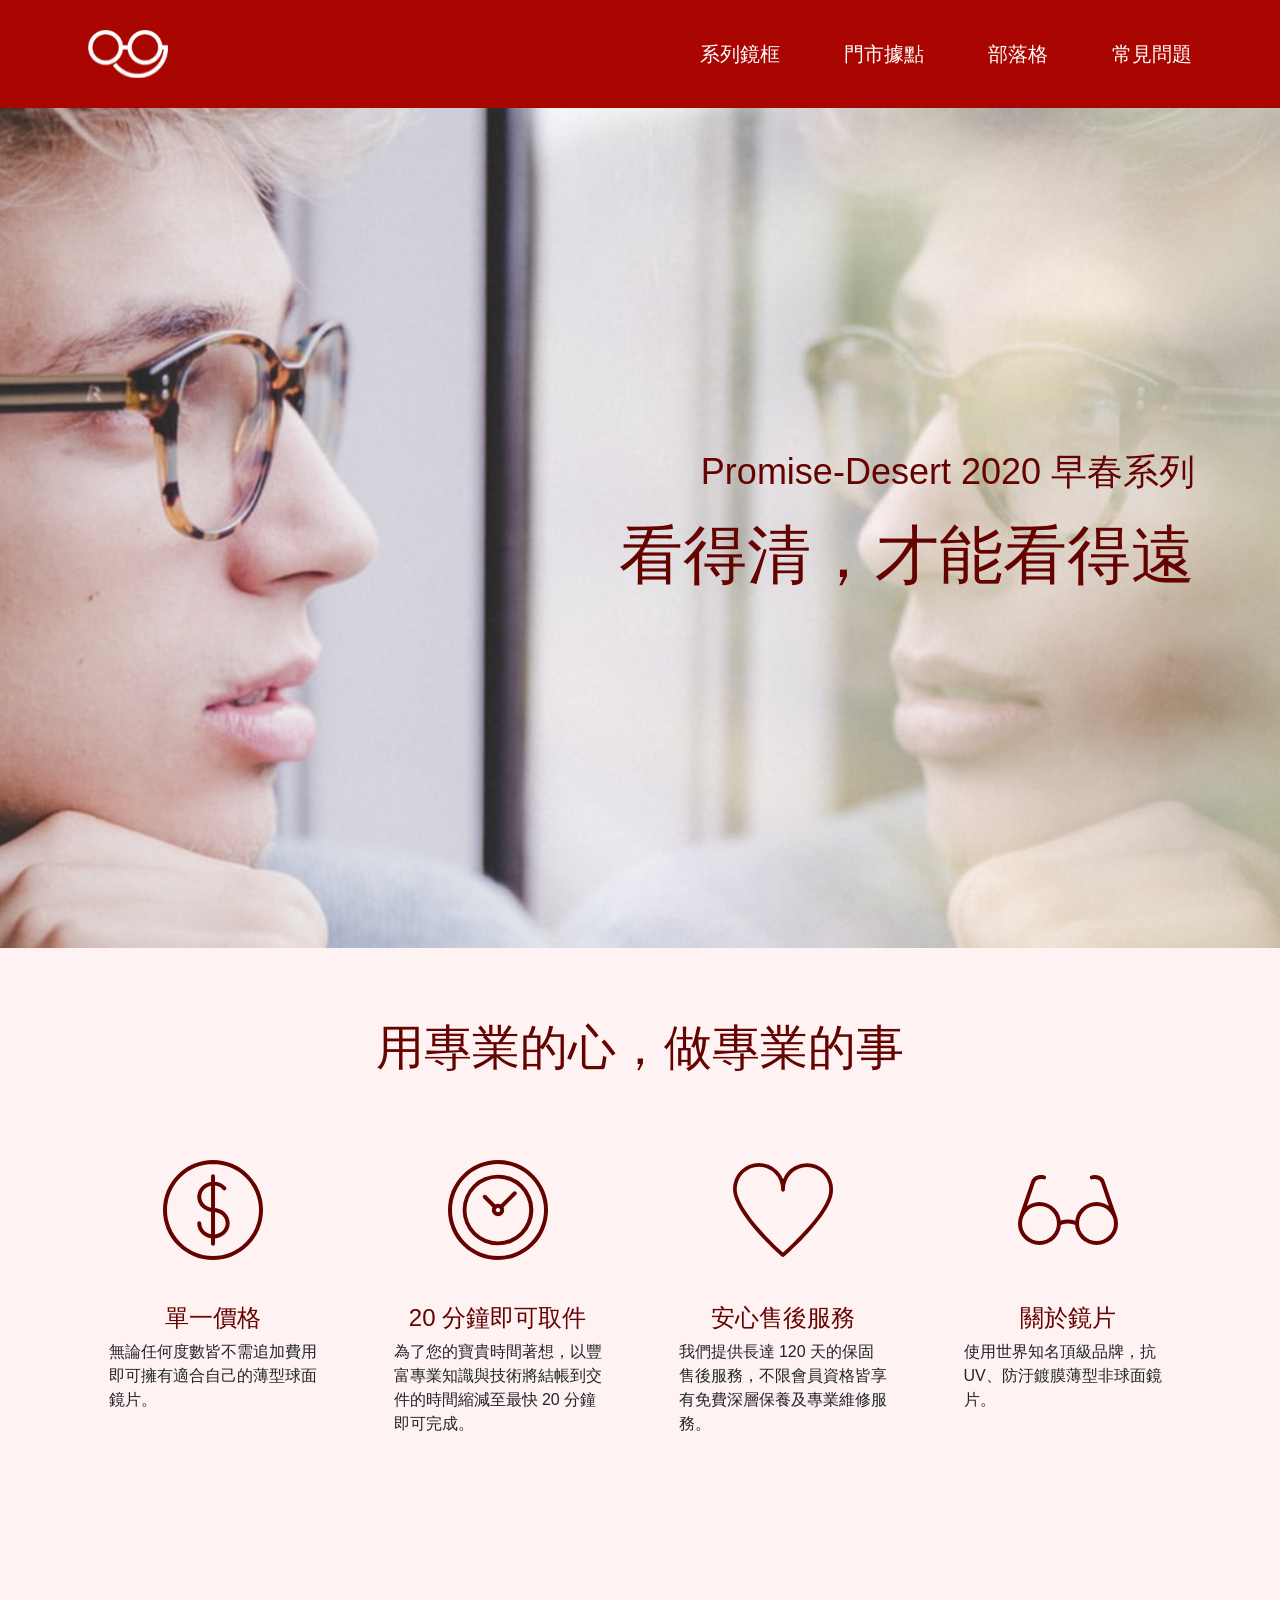
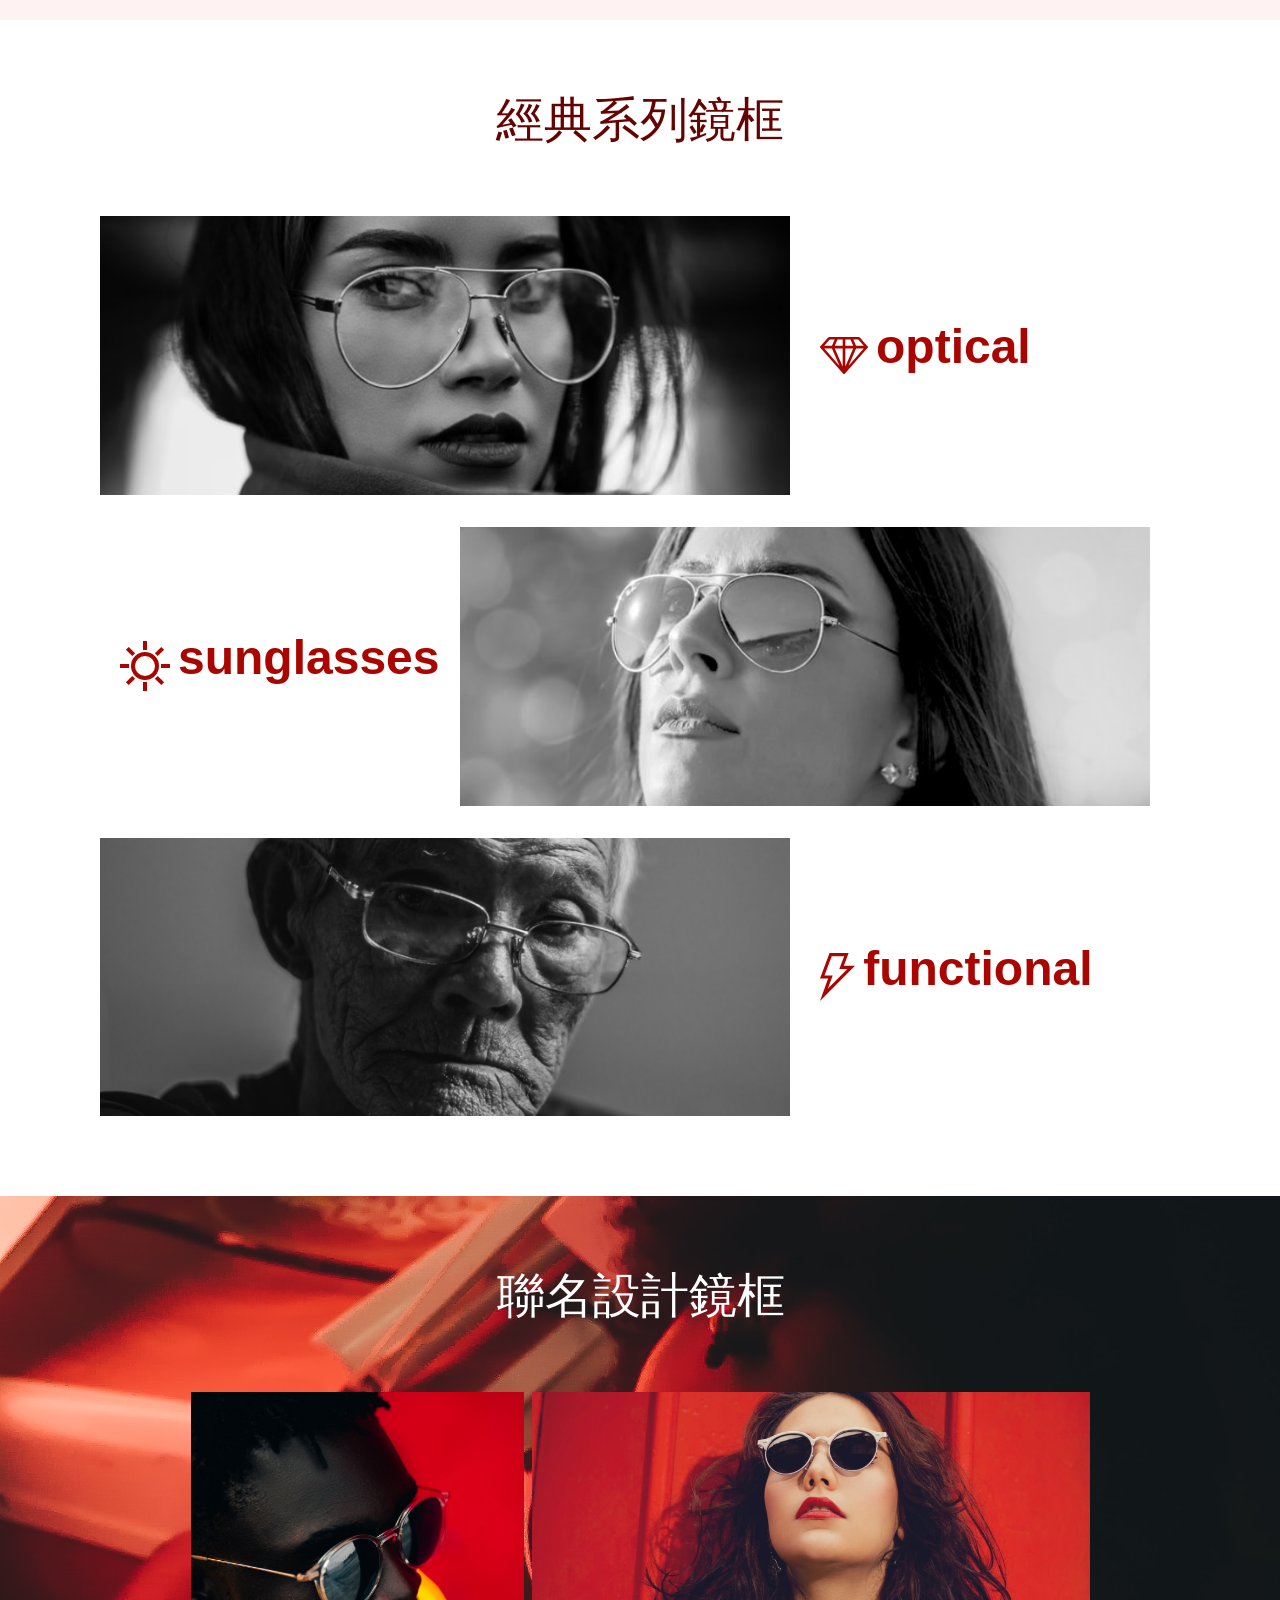
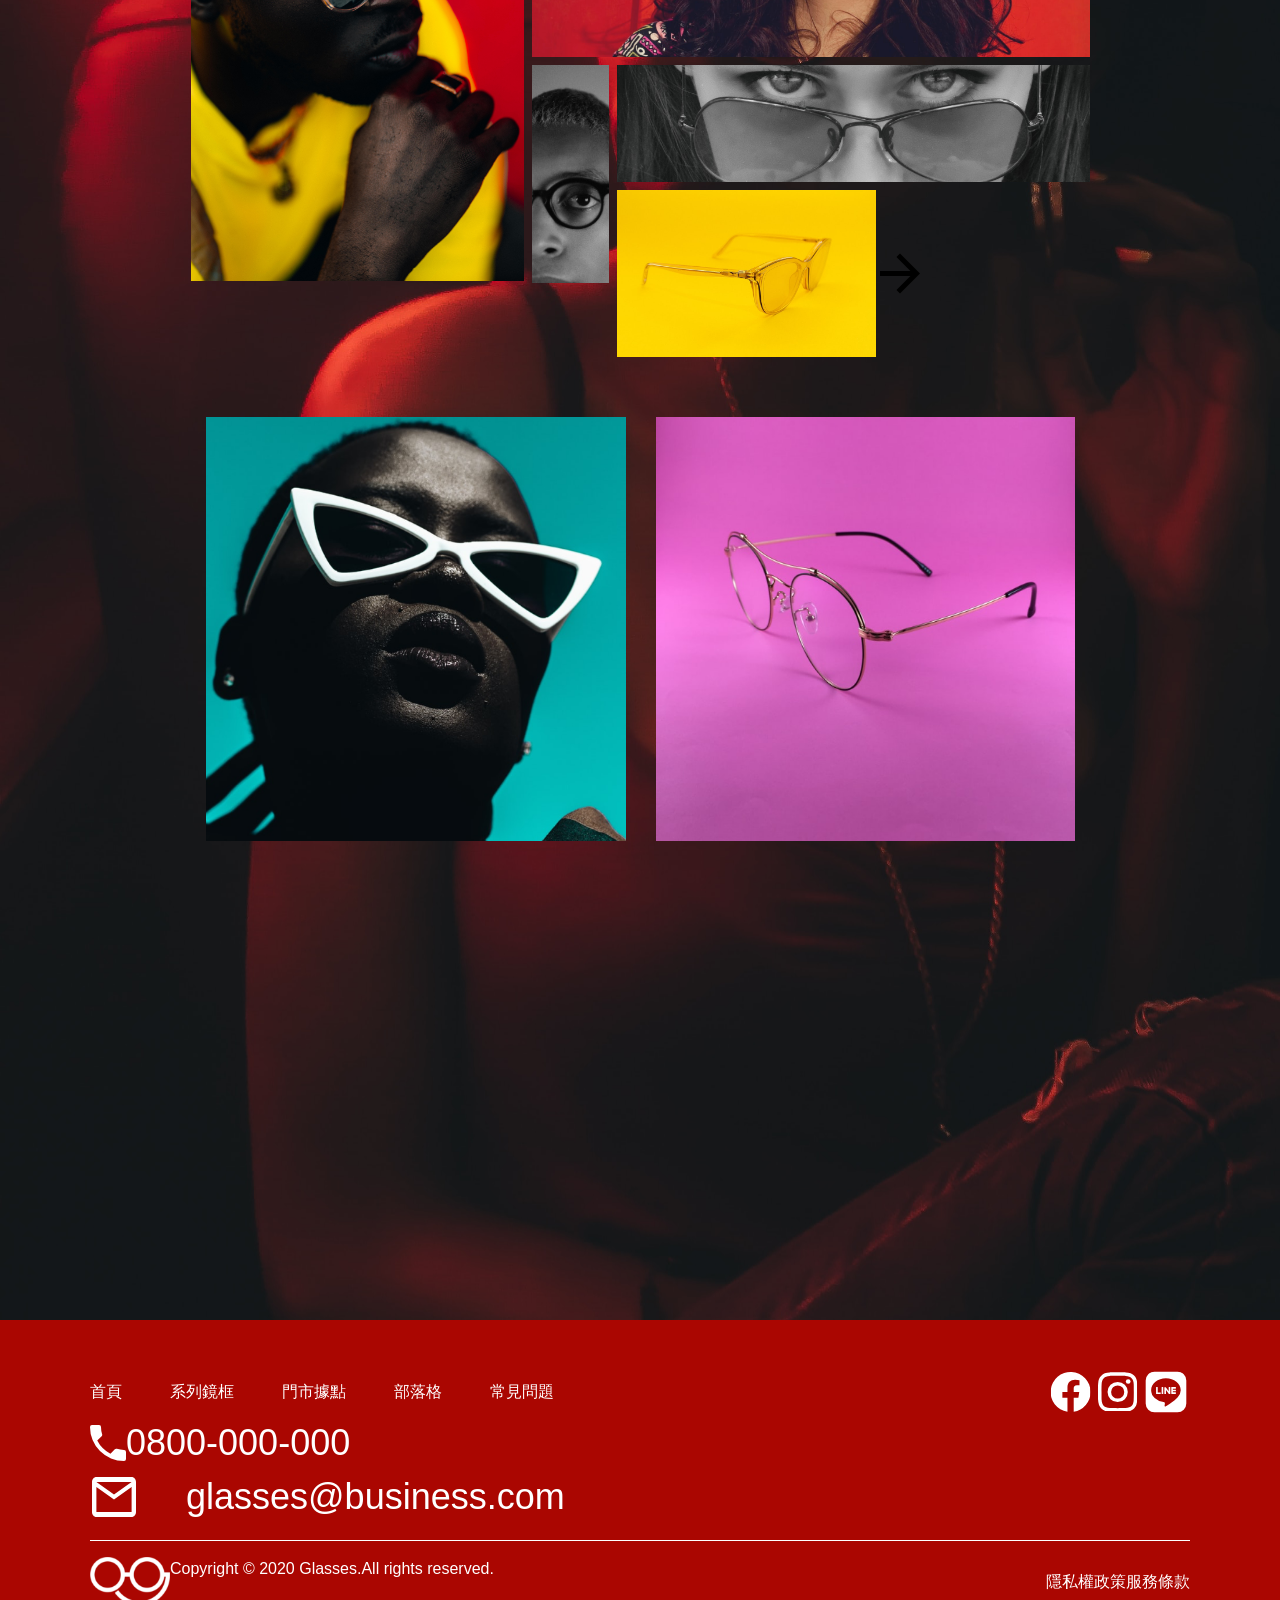
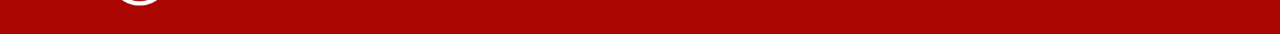
==== index.html @ 93680158 "Update 2020-06-09T14:16:57.933Z" ====
<!DOCTYPE html>
<html lang="en">

  <head>
    <meta charset="UTF-8">
    <meta name="viewport" content="width=device-width, initial-scale=1.0">
    <meta http-equiv="X-UA-Compatible" content="ie=edge">
    <title>Index</title>
    <link rel="stylesheet" href="https://cdnjs.cloudflare.com/ajax/libs/font-awesome/5.13.0/css/all.min.css" />
    <link rel="stylesheet" href="./assets/style/all.css">
  </head>
  <body>
    <header class="header d-flex bg-primary">
      <ul class="header-item d-flex list-unstyled justify-content-between align-items-center w-100">
          <li><a href="index.html" class="logo d-block"></a></li>
          <li>
            <ul class="haeder-menu d-flex list-unstyled">
              <li><a href="#">系列鏡框</a></li>
              <li><a href="#">門市據點</a></li>
              <li><a href="#">部落格</a></li>
              <li><a href="#">常見問題</a></li>
            </ul>
          </li>
      </ul>
    </header>     
   
        
       
<div>
    <section class="banner bg-cover d-flex text-secondary align-items-center">
        <ul class="container list-unstyled text-right">
            <li><h3>Promise-Desert 2020 早春系列</h3></li>
            <li><h1>看得清，才能看得遠</h1></li>
        </ul>
    </section>
    <section class="service">
        <div class="container">
            <p class="font-1 text-secondary text-center mb-15">用專業的心，做專業的事</p>
            <ul class="service-item row list-unstyled">
                <li class="service-item-list col-3  d-flex">
                    <img class="mb-10" src="./assets/images/iconfinder_circle-dollar_430089.svg" alt="">
                    <p class="font-5 text-secondary mb-1 text-center">單一價格</p>
                    <p class="font-2">無論任何度數皆不需追加費用 即可擁有適合自己的薄型球面 鏡片。</p>
                </li>
                <li class="service-item-list col-3 d-flex">
                    <img class="mb-10 " src="./assets/images/iconfinder_clock-1_430090.svg" alt="">
                    <p class="font-5 text-secondary mb-1 text-center">20 分鐘即可取件</p>
                    <p class="font-2">為了您的寶貴時間著想，以豐 富專業知識與技術將結帳到交 件的時間縮減至最快 20 分鐘 即可完成。</p>
                </li>
                <li class="service-item-list col-3 d-flex">
                    <img class="mb-10" src="./assets/images/iconfinder_heart_430099.svg" alt="">
                    <p class="font-5 text-secondary mb-1 text-center">安心售後服務</p>
                    <p class="font-2">我們提供長達 120 天的保固售後服務，不限會員資格皆享有免費深層保養及專業維修服務。</p>
                </li>
                <li class="service-item-list col-3 d-flex">
                    <img class="mb-10" src="./assets/images/iconfinder_glasses_430098 (1).svg" alt="">
                    <p class="font-5 text-secondary mb-1 text-center">關於鏡片</p>
                    <p class="font-2">使用世界知名頂級品牌，抗UV、防汙鍍膜薄型非球面鏡片。</p>
                </li>
            </ul>
        </div>
    </section>
    <section class="container mb-20">
        <p class="font-1 text-center text-secondary mb-15">經典系列鏡框</p>
        <ul class="container list-unstyled row mb-8">
            <li class="col-8">
                <img src="./assets/images/5/8.png" alt="">
            </li>
            <li class="d-flex col-4 align-items-center">
                <img class="mr-2" src="./assets/images/iconfinder_44_2529968.svg" alt="">
                <p class="font-1 text-primary font-weight-bold">optical</p>
            </li>
        </ul>
        <ul class="classic-item-reverse container list-unstyled row mb-8">
            <li class="col-8">
                <img src="./assets/images/pic/pic.png" alt="">
            </li>
            <li class="d-flex col-4 align-items-center">
                <img class="mr-2 sun" src="./assets/images/Layer_1.svg" alt="">
                <p class="font-1 text-primary font-weight-bold">sunglasses</p>
            </li>
        </ul>
        <ul class="container list-unstyled row mb-8">
            <li class="col-8">
                <img src="./assets/images/6/28.png" alt="">
            </li>
            <li class="d-flex col-4 align-items-center">
                <img class="mr-2" src="./assets/images/Page-1.svg" alt="">
                <p class="font-1 text-primary font-weight-bold">functional</p>
            </li>
        </ul>
    </section>
    <section class="joint">
        <p class="font-1 text-center text-white mb-15">聯名設計鏡框</p>
        <div class="mb-15">
             <div class="d-flex joint-top ">
                <!-- 左 -->
                <div class="joint-left mr-2">
                     <img src="./assets/images/zac-wolff-2qfYizn95pk-unsplash/zac-wolff-2qfYizn95pk-unsplash.png" alt="">
                </div>
                <!-- 右 -->
                <div>
                    <!-- 右上 -->
                    <div class="upper-right mb-2">
                        <img src="./assets/images/61/61.png" alt="">
                    </div>
                    <!-- 右下 -->
                    <div>
                        <div class="d-flex">
                            <div class="mr-2">
                                <img src="./assets/images/24/24.png" alt="">
                            </div>
                            <div>
                                <div class="bottom-right-2">
                                     <div class="mb-2">
                                        <img src="./assets/images/34/34.png" alt="">
                                    </div>
                                     <div class="more d-flex">
                                        <img class="more-img-1" src="./assets/images/5 (1)/5.png" alt="">
                                        <img src="./assets/images/ic_arrow_forward_24px.svg" alt="">
                                     </div>    
                                </div>
                            </div>
                        </div>
                    </div>
                </div>
            </div>
         </div>
            <!-- 下 -->
         <div class="container">
            <div class="row">
                <div class="col-6">
                    <img src="./assets/images/3/14.png" alt="">
                </div>
                <div class="col-6">
                    <img src="./assets/images/4/39.png" alt="">
                </div>
             </div>
         </div>
    </section>
</div>
  
   
  
    <footer class="bg-primary text-white">
      <div class="container footer">
        <ul class="d-flex justify-content-between align-items-center list-unstyled">
          <li class="">
            <ul class="list-unstyled d-flex font-2">
              <li class="pr-5">首頁</li>
              <li class="pr-5">系列鏡框</li>
              <li class="pr-5">門市據點</li>
              <li class="pr-5">部落格</li>
              <li>常見問題</li>
            </ul>
          </li>
          <li>
            <ul class="list-unstyled d-flex">
              <li class="mr-32"><a href=""><img src="./assets/images/fb.svg" alt=""></a></li>
              <li class="mr-32"><a href=""><img src="./assets/images/ig.svg" alt=""></a></li>
              <li><a href=""><img src="./assets/images/line.svg" alt=""></a></li>
            </ul>
          </li>
        </ul>
        <ul class="list-unstyled">
          <li class="d-flex font-3"> 
            <img class="mr-23" src="./assets/images/phone.svg" alt="">
            0800-000-000
          </li>
          <li class="d-flex email font-3">
            <img class="mr-12" src="./assets/images/email.svg" alt="">
            glasses@business.com
          </li>
        </ul>
        <hr class="border-white">
        <ul class="list-unstyled d-flex justify-content-between align-items-center">
          <li>
            <ul class="d-flex list-unstyled">
              <li class="mr-38"><a href="index.html"><img src="./assets/images/logo/logo.png" alt=""></a></li>
              <li class="font-2">Copyright © 2020 Glasses.All rights reserved.</li>
            </ul>
          </li>
          <li>
            <ul class="list-unstyled font-4 d-flex">
              <li class="mr-62">隱私權政策</li>
              <li>服務條款</li>
            </ul>
          </li>
        </ul>

      </div>
    </footer>
    <script src="./assets/js/vendors.js"></script>
    <script src="./assets/js/all.js"></script>
  </body>
</html>
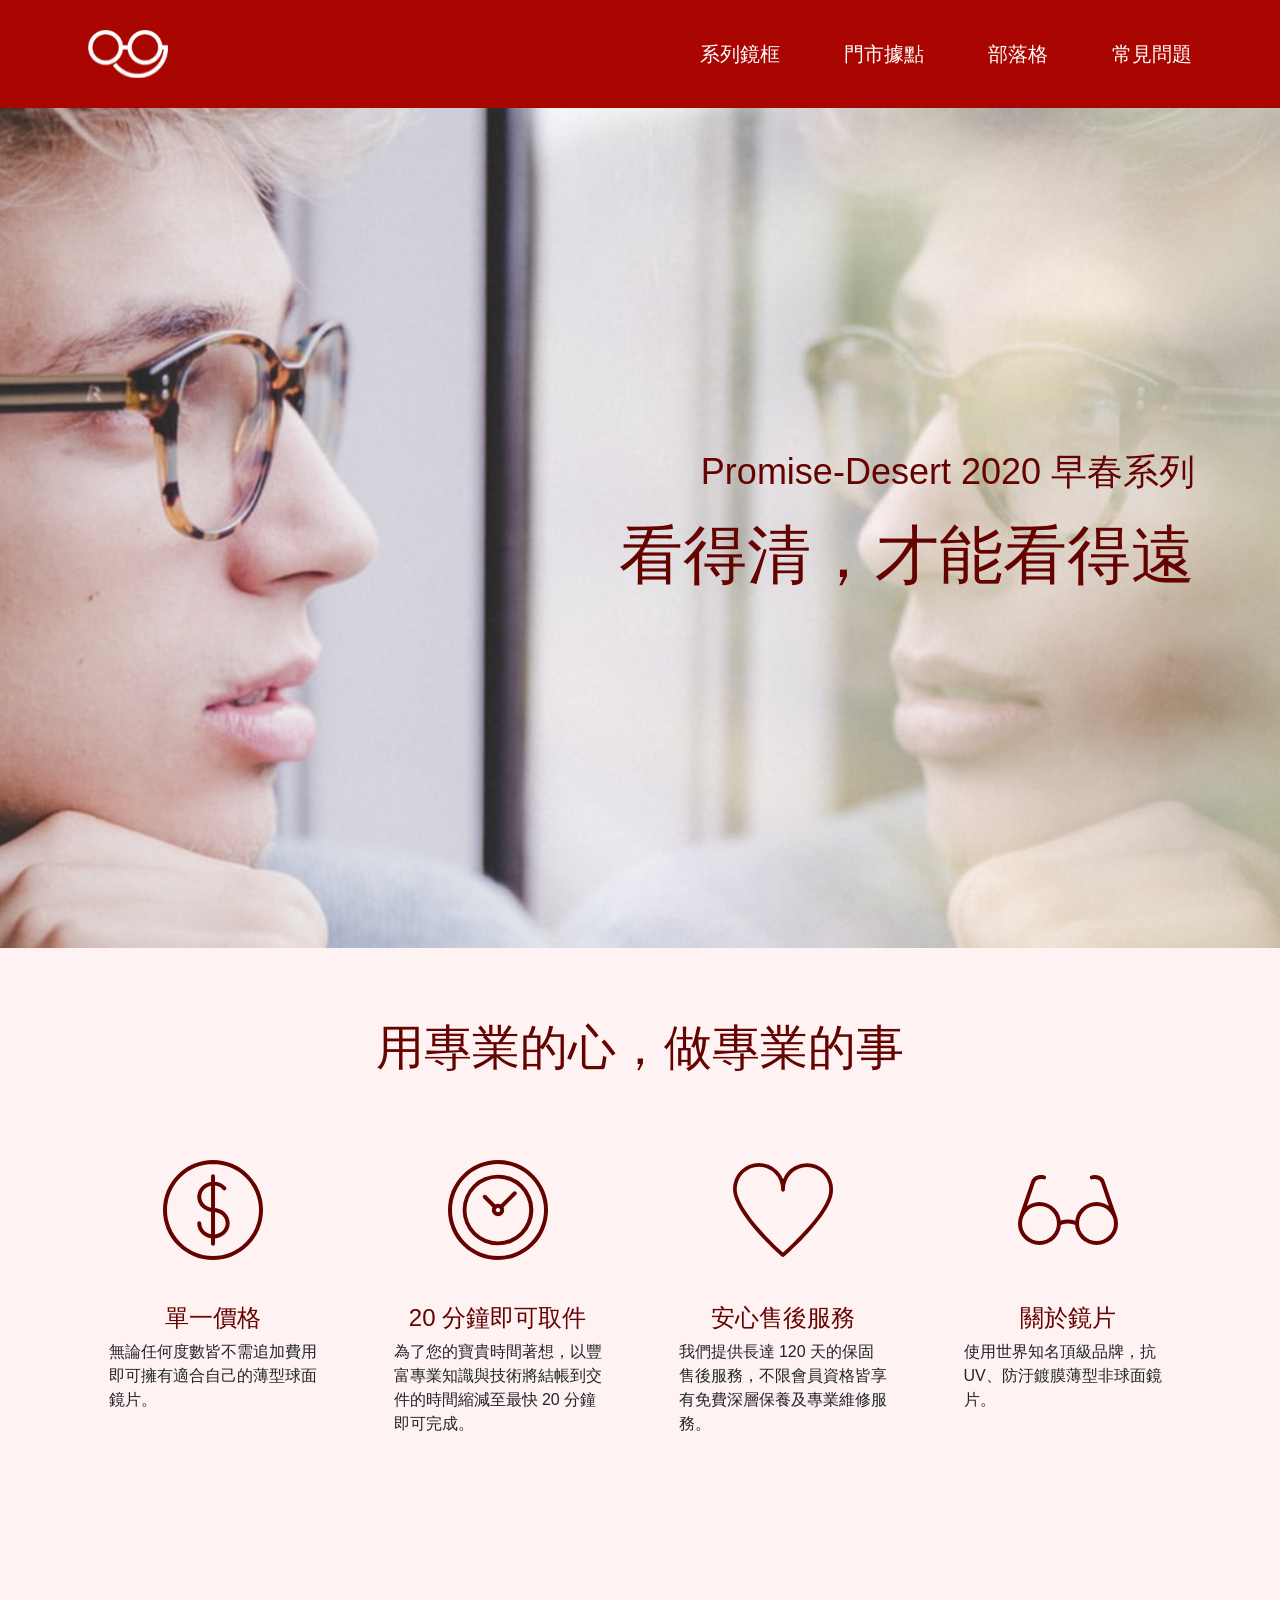
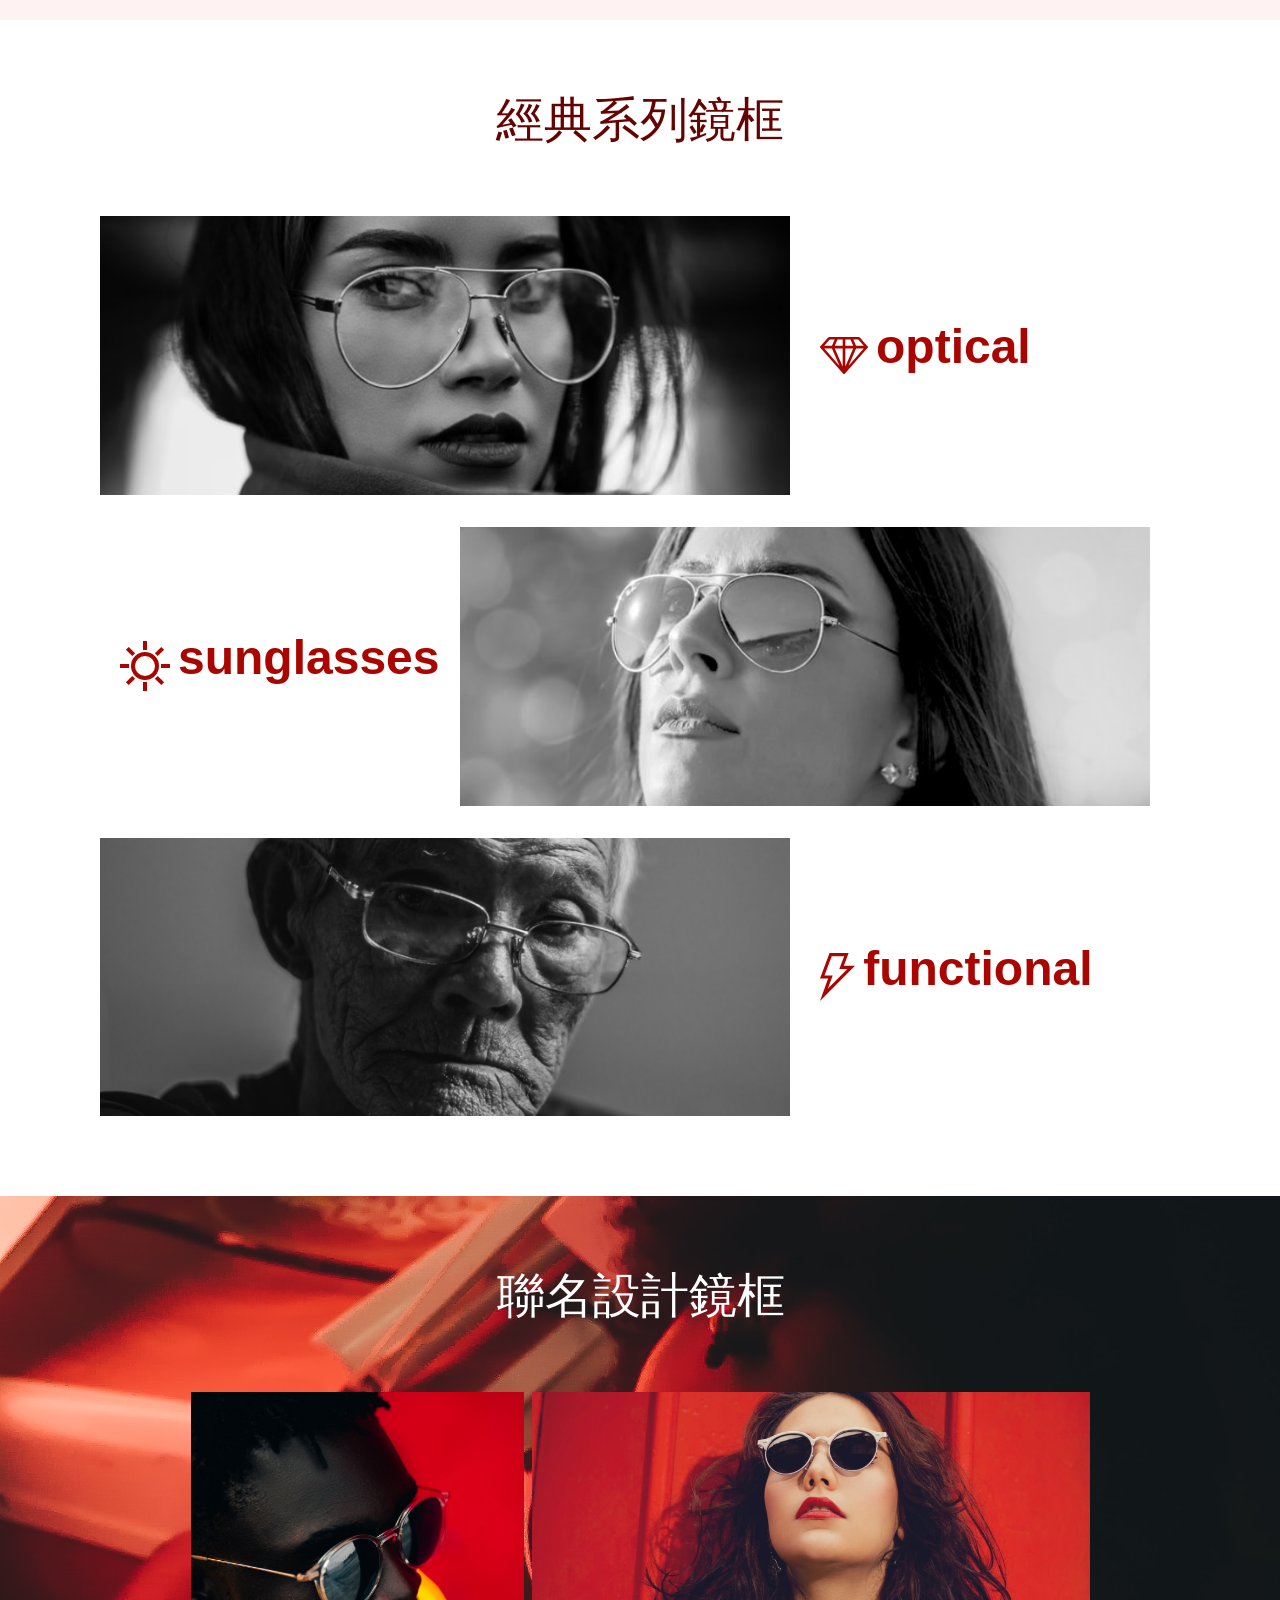
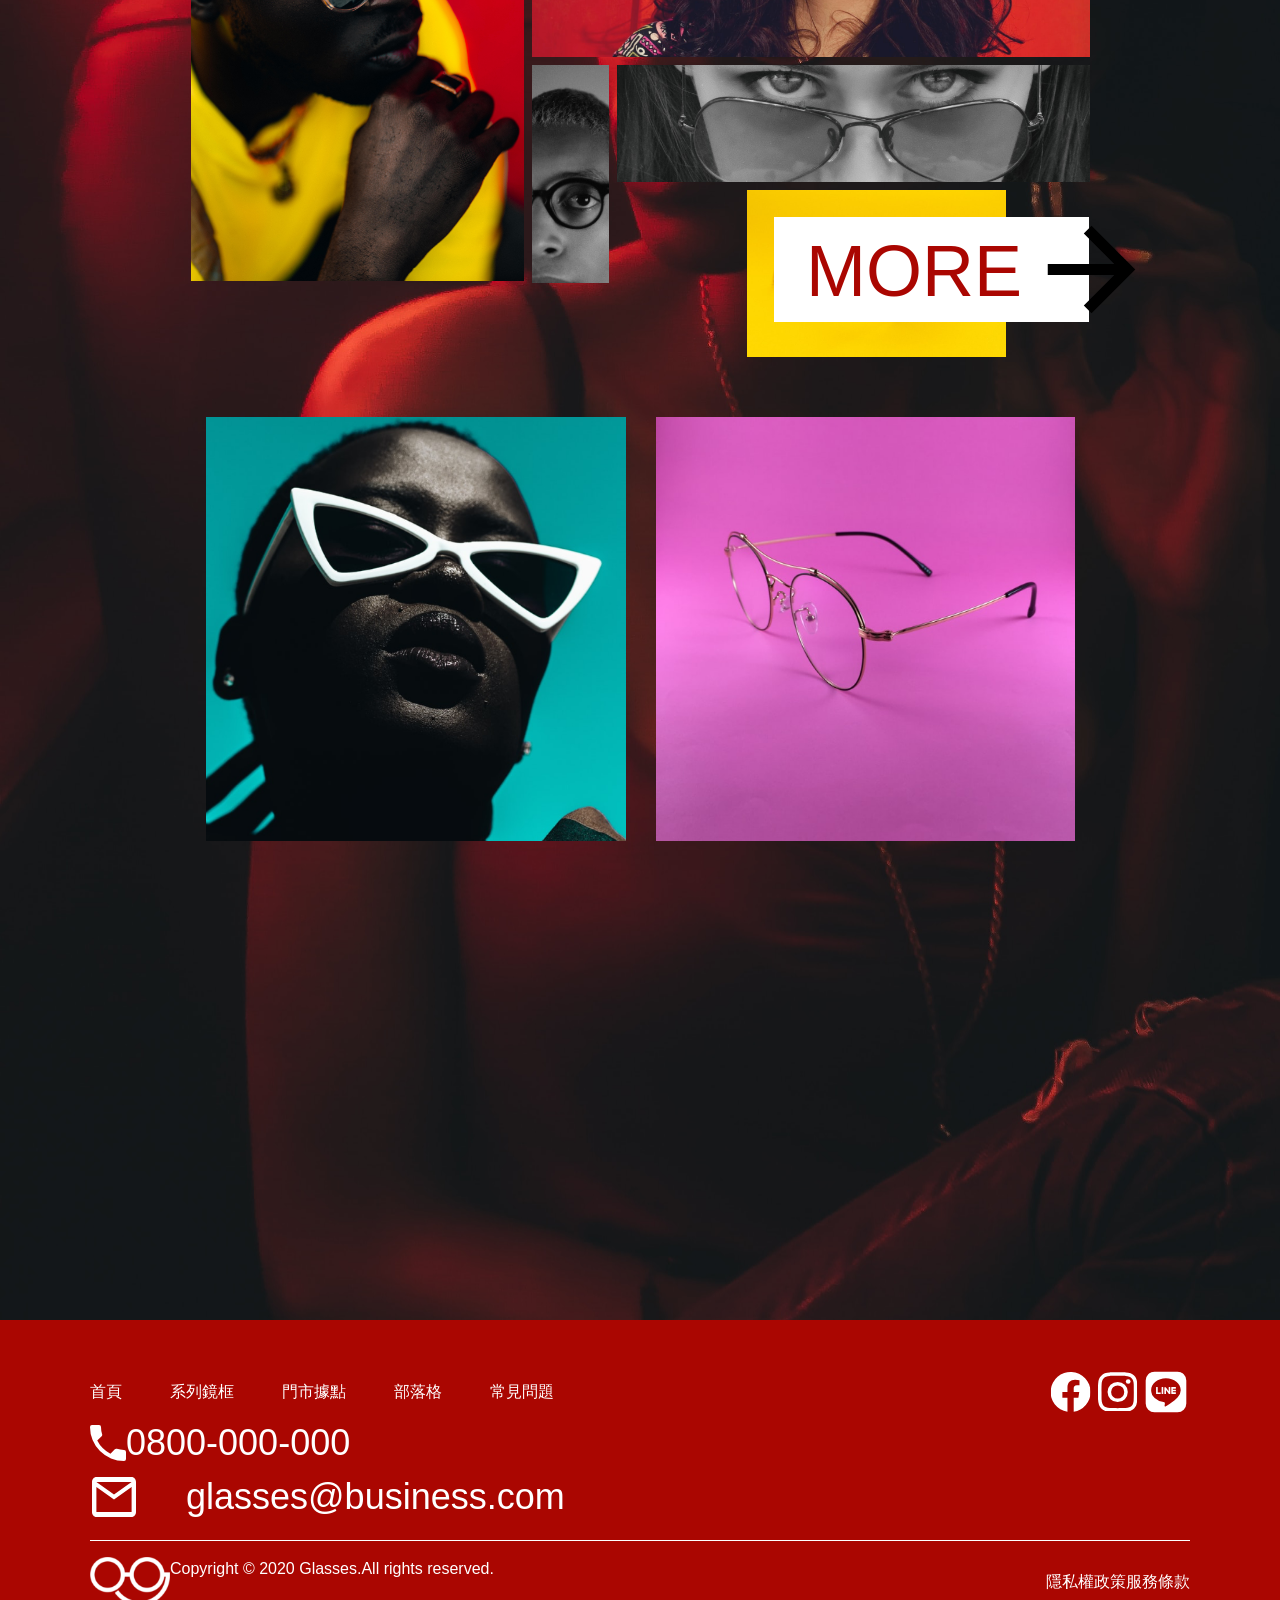
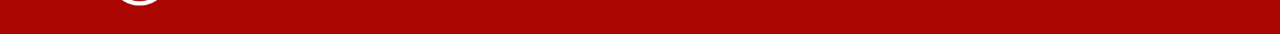
==== commit cac50e21: "Update 2020-06-09T19:12:57.978Z" ====
--- a/index.html
+++ b/index.html
@@ -73,11 +73,12 @@
         </ul>
         <ul class="classic-item-reverse container list-unstyled row mb-8">
             <li class="col-8">
-                <img src="./assets/images/pic/pic.png" alt="">
-            </li>
+              <a class="sunglasspic2" href="">
+                <img class="sunglasspic1" src="./assets/images/pic/pic.png" alt="">
+              </a>
             <li class="d-flex col-4 align-items-center">
-                <img class="mr-2 sun" src="./assets/images/Layer_1.svg" alt="">
-                <p class="font-1 text-primary font-weight-bold">sunglasses</p>
+              <img class="mr-2 sun" src="./assets/images/Layer_1.svg" alt="">
+              <p class="font-1 text-primary font-weight-bold">sunglasses</p>
             </li>
         </ul>
         <ul class="container list-unstyled row mb-8">
@@ -93,47 +94,48 @@
     <section class="joint">
         <p class="font-1 text-center text-white mb-15">聯名設計鏡框</p>
         <div class="mb-15">
-             <div class="d-flex joint-top ">
-                <!-- 左 -->
-                <div class="joint-left mr-2">
-                     <img src="./assets/images/zac-wolff-2qfYizn95pk-unsplash/zac-wolff-2qfYizn95pk-unsplash.png" alt="">
+          <div class="d-flex joint-top ">
+            <!-- 左 -->
+            <div class="joint-left mr-2">
+              <img src="./assets/images/zac-wolff-2qfYizn95pk-unsplash/zac-wolff-2qfYizn95pk-unsplash.png" alt="">
+            </div>
+            <!-- 右 -->
+            <div>
+              <!-- 右上 -->
+              <div class="upper-right mb-2">
+                <img src="./assets/images/61/61.png" alt="">
+              </div>
+              <!-- 右下 -->
+              <div>
+                <div class="d-flex">
+                  <div class="mr-2">
+                    <img src="./assets/images/24/24.png" alt="">
+                  </div>
+                  <div>
+                    <div class="mb-2">
+                      <img src="./assets/images/34/34.png" alt="">
+                    </div>
+                    <div class="d-flex justify-content-end">
+                      <div class="more">
+                        <a class="d-flex" href="#">MORE
+                          <img class="arrow" src="./assets/images/ic_arrow_forward_24px.svg" alt="">
+                        </a>
+                      </div>
+                    </div>    
+                  </div>
                 </div>
-                <!-- 右 -->
-                <div>
-                    <!-- 右上 -->
-                    <div class="upper-right mb-2">
-                        <img src="./assets/images/61/61.png" alt="">
-                    </div>
-                    <!-- 右下 -->
-                    <div>
-                        <div class="d-flex">
-                            <div class="mr-2">
-                                <img src="./assets/images/24/24.png" alt="">
-                            </div>
-                            <div>
-                                <div class="bottom-right-2">
-                                     <div class="mb-2">
-                                        <img src="./assets/images/34/34.png" alt="">
-                                    </div>
-                                     <div class="more d-flex">
-                                        <img class="more-img-1" src="./assets/images/5 (1)/5.png" alt="">
-                                        <img src="./assets/images/ic_arrow_forward_24px.svg" alt="">
-                                     </div>    
-                                </div>
-                            </div>
-                        </div>
-                    </div>
-                </div>
+              </div>
             </div>
-         </div>
+          </div>
+        </div>
             <!-- 下 -->
          <div class="container">
             <div class="row">
                 <div class="col-6">
-                    <img src="./assets/images/3/14.png" alt="">
+                    <a href=""><img class="" src="./assets/images/3/14.png" alt=""></a>
                 </div>
                 <div class="col-6">
-                    <img src="./assets/images/4/39.png" alt="">
+                    <img class="youth" src="./assets/images/4/39.png" alt="">
                 </div>
              </div>
          </div>
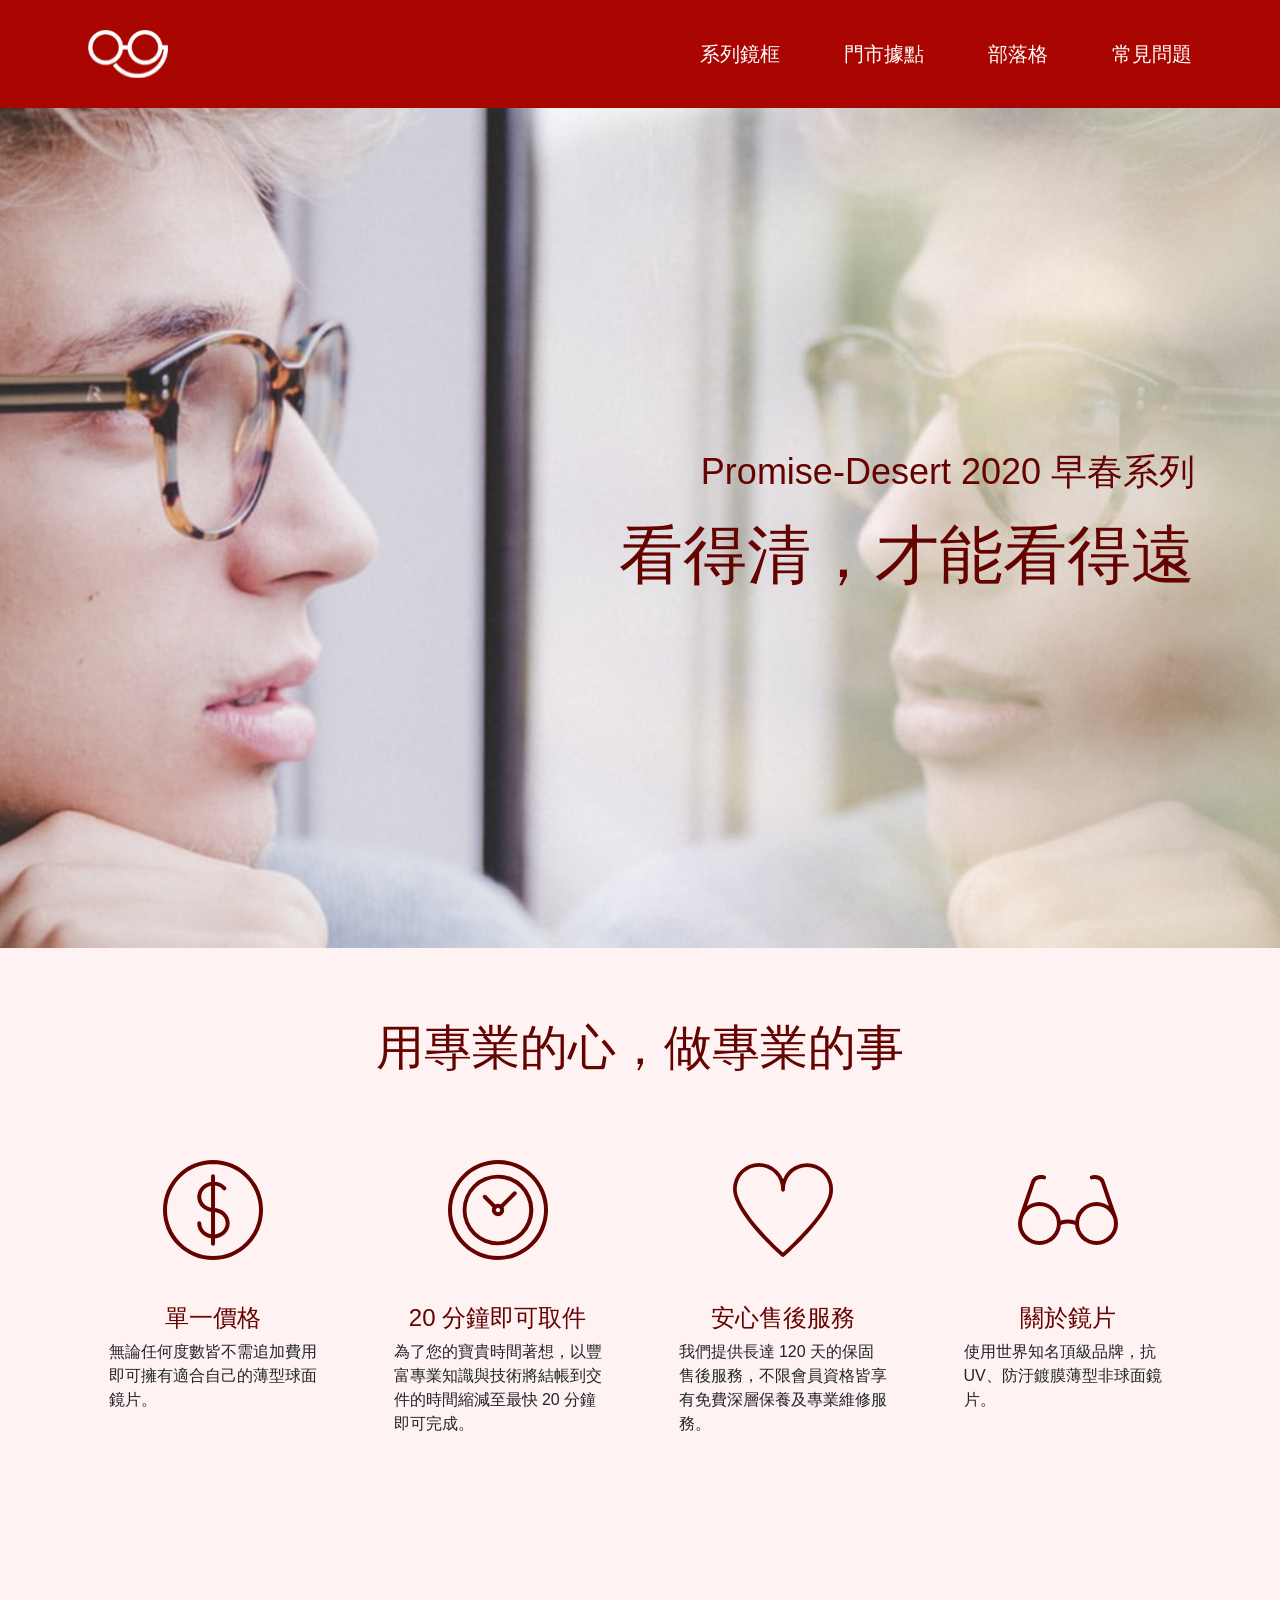
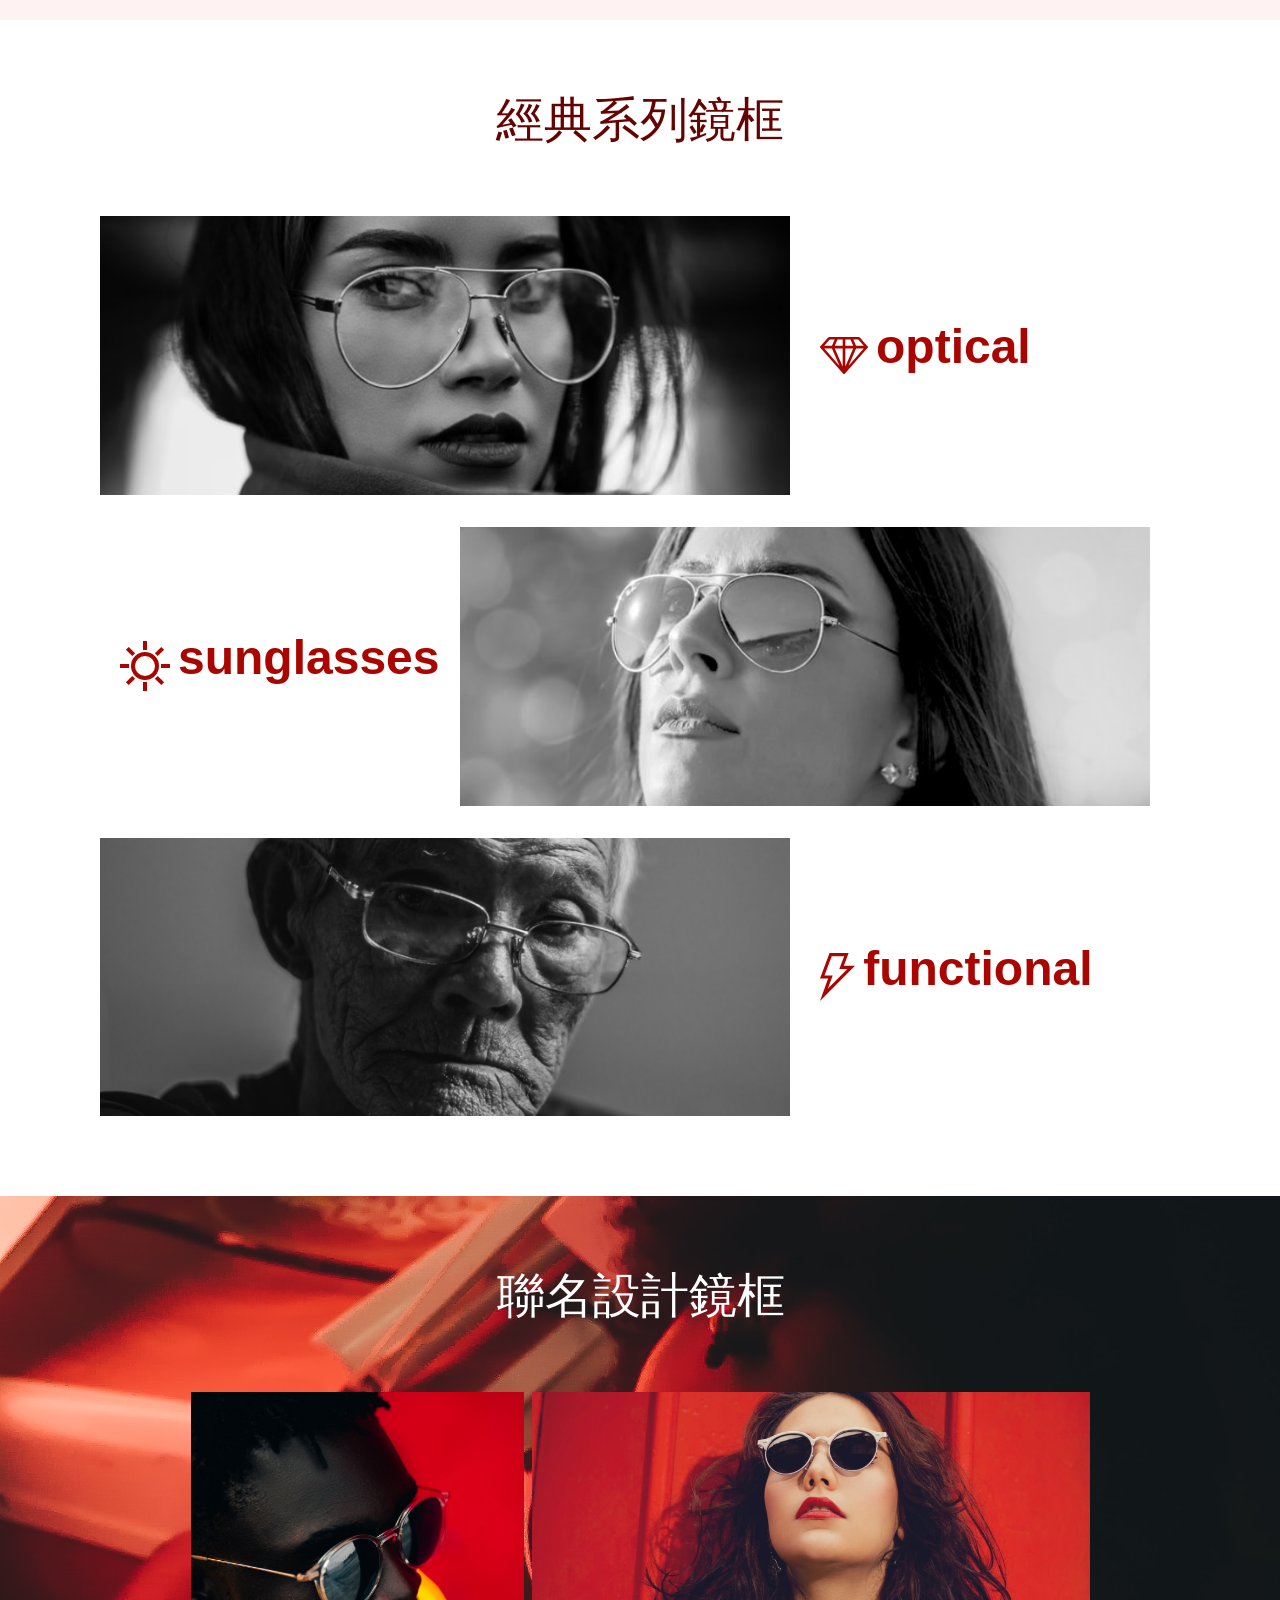
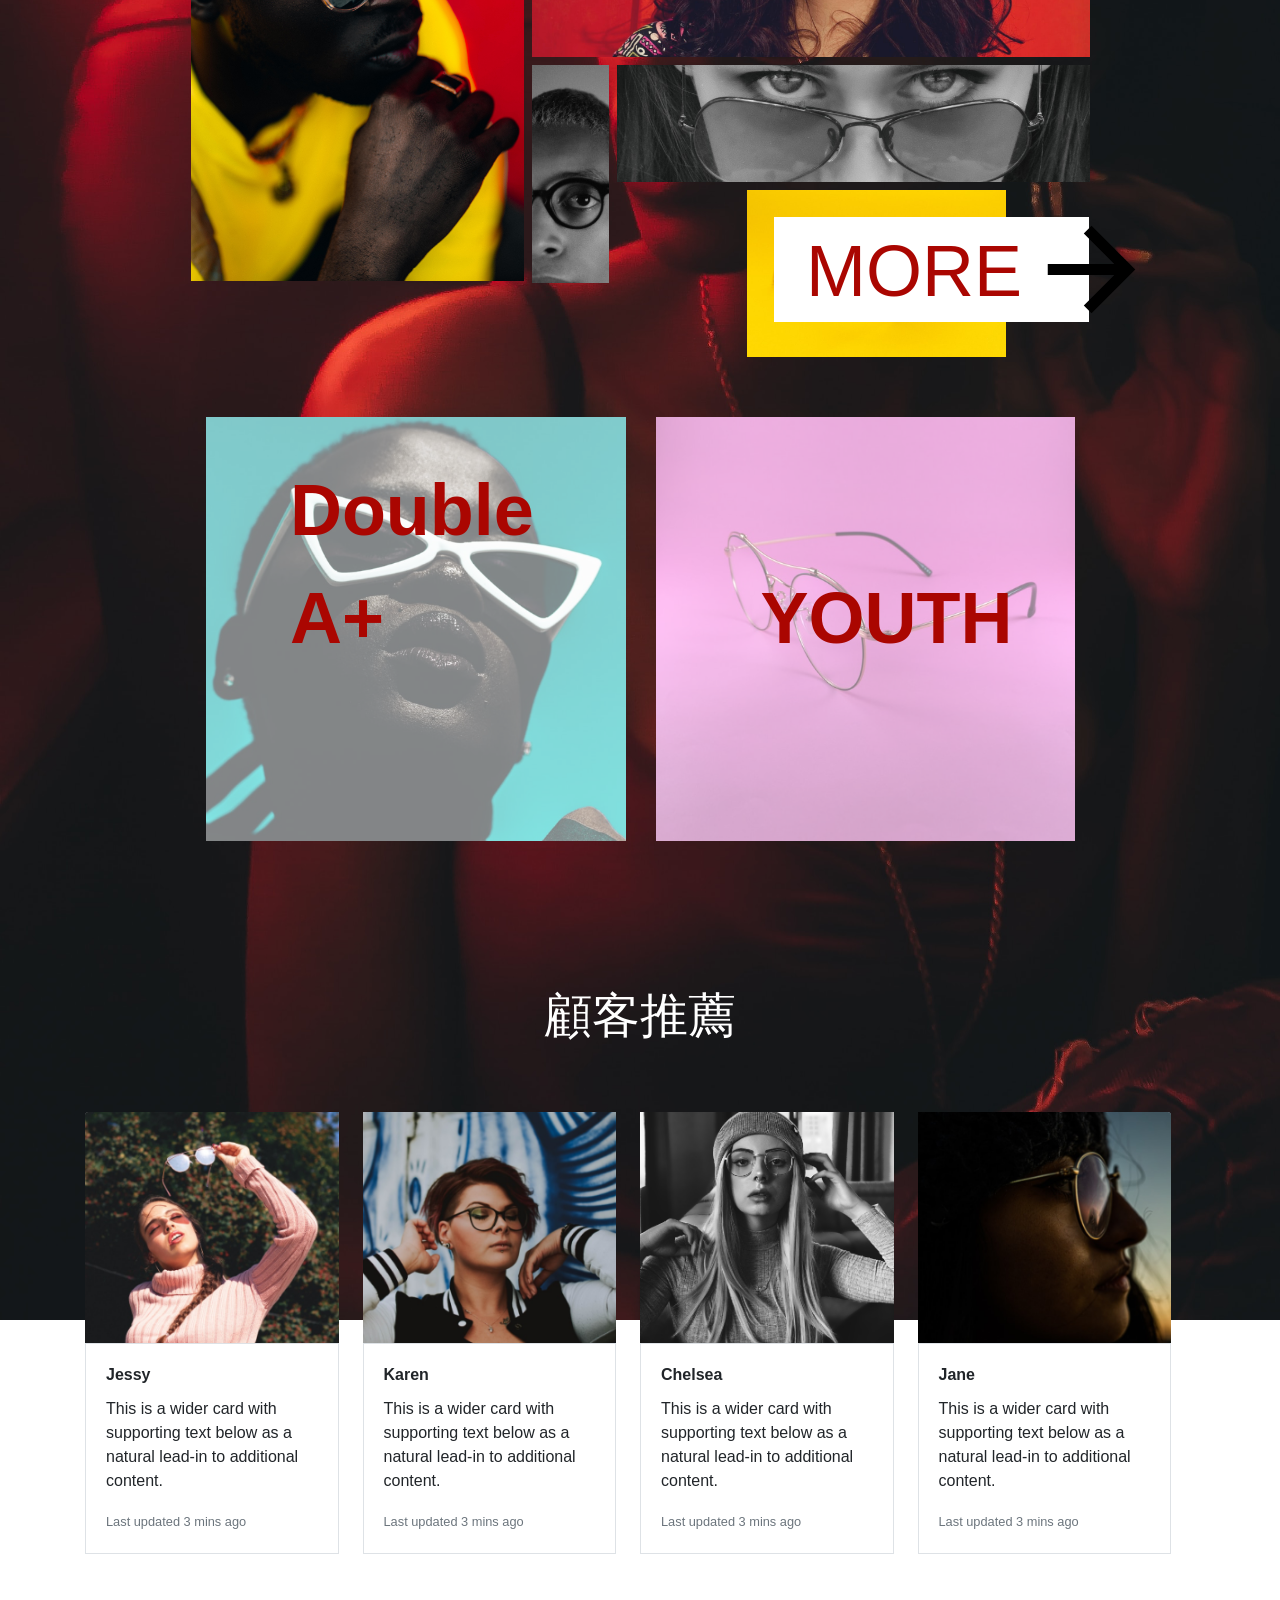
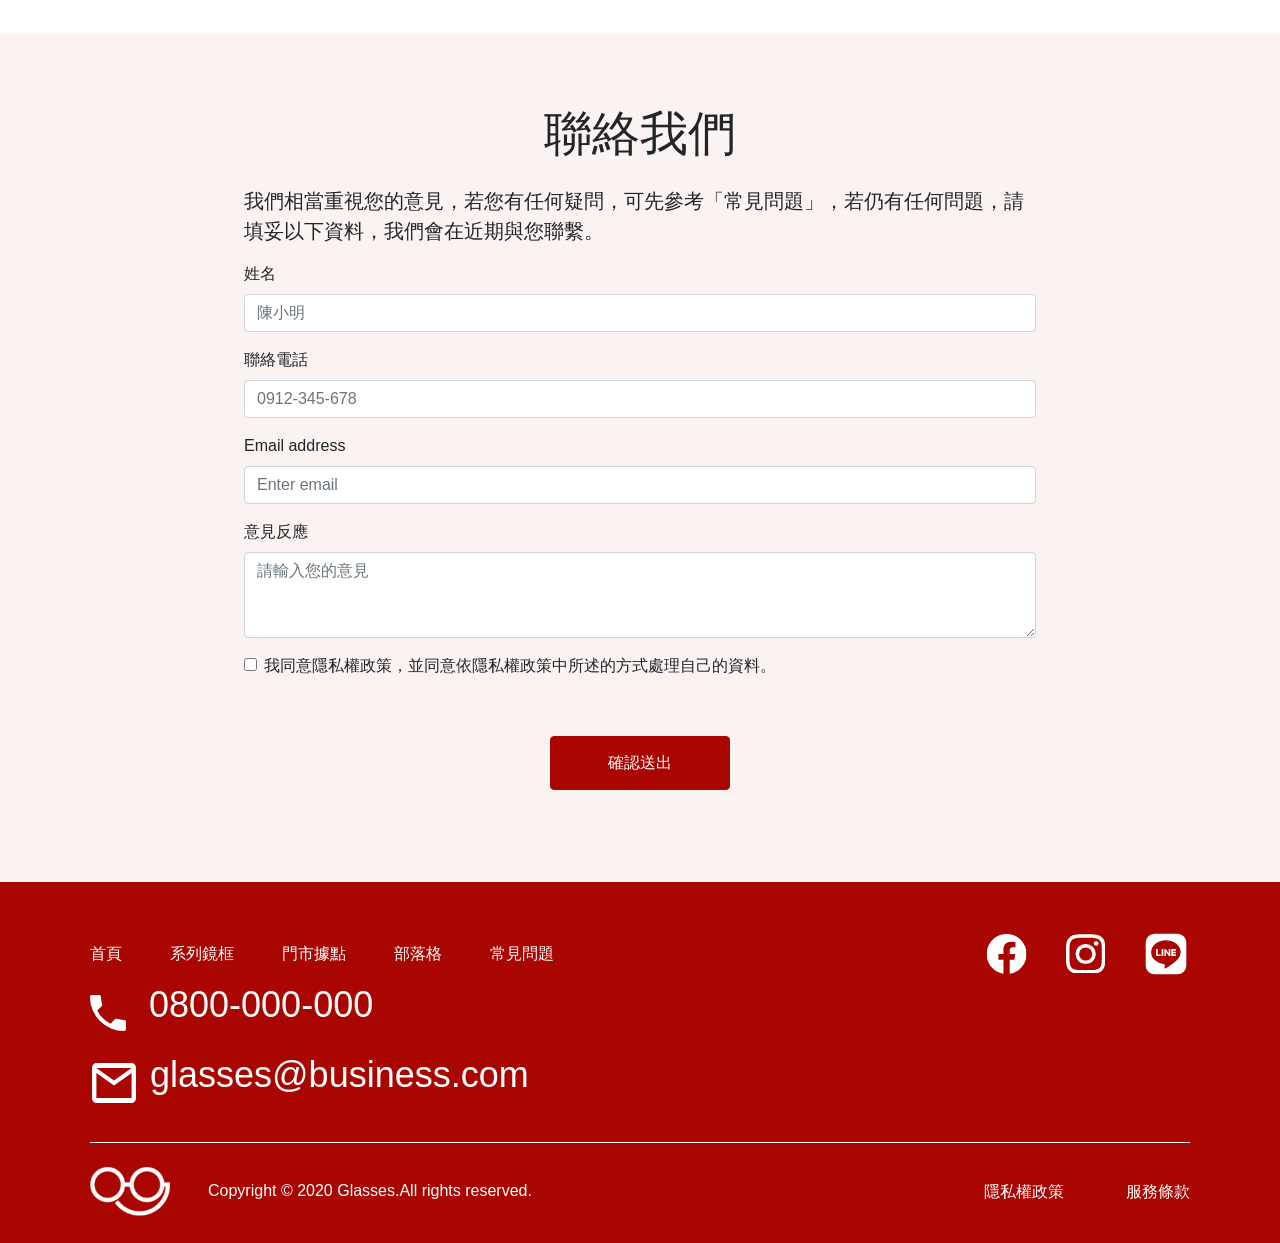
==== commit 39f1b6e8: "Update 2020-06-10T07:28:56.822Z" ====
--- a/index.html
+++ b/index.html
@@ -132,13 +132,81 @@
          <div class="container">
             <div class="row">
                 <div class="col-6">
-                    <a href=""><img class="" src="./assets/images/3/14.png" alt=""></a>
+                    <a class="bouble" href=""><img src="./assets/images/3/14.png" alt=""></a>
                 </div>
                 <div class="col-6">
-                    <img class="youth" src="./assets/images/4/39.png" alt="">
+                    <a class="youth" href=""><img src="./assets/images/4/39.png" alt=""></a>
                 </div>
              </div>
          </div>
+    </section>
+    <section class="customer container">
+      <p class="font-1 text-white text-center mb-15">顧客推薦</p>
+      <div class="card-group mb-20">
+        <div class="card mr-6 border-0">
+          <img src="./assets/images/7/18.png" class="card-img-top" alt="...">
+          <div class="card-body border">
+            <p class="card-title font-4 font-weight-bold">Jessy</p>
+            <p class="card-text font-2">This is a wider card with supporting text below as a natural lead-in to additional content.</p>
+            <p class="card-text"><small class="text-muted">Last updated 3 mins ago</small></p>
+          </div>
+        </div>
+        <div class="card mr-6 border-0">
+          <img src="./assets/images/8/25.png" class="card-img-top" alt="...">
+          <div class="card-body border">
+            <p class="card-title font-4 font-weight-bold">Karen</p>
+            <p class="card-text font-2">This is a wider card with supporting text below as a natural lead-in to additional content.</p>
+            <p class="card-text"><small class="text-muted">Last updated 3 mins ago</small></p>
+          </div>
+        </div>
+        <div class="card mr-6 border-0">
+          <img src="./assets/images/9/36.png" class="card-img-top" alt="...">
+          <div class="card-body border">
+            <p class="card-title font-4 font-weight-bold">Chelsea</p>
+            <p class="card-text font-2">This is a wider card with supporting text below as a natural lead-in to additional content.</p>
+            <p class="card-text"><small class="text-muted">Last updated 3 mins ago</small></p>
+          </div>
+        </div>
+        <div class="card mr-6 border-0">
+          <img src="./assets/images/10/45.png" class="card-img-top" alt="...">
+          <div class="card-body border">
+            <p class="card-title font-4 font-weight-bold">Jane</p>
+            <p class="card-text font-2">This is a wider card with supporting text below as a natural lead-in to additional content.</p>
+            <p class="card-text"><small class="text-muted">Last updated 3 mins ago</small></p>
+          </div>
+        </div>
+      </div>
+    </section>
+    <section class="bg-pink">
+      <div class="contact">
+        <p class="text-center font-1">聯絡我們</p>
+        <p class="">我們相當重視您的意見，若您有任何疑問，可先參考「常見問題」，若仍有任何問題，請填妥以下資料，我們會在近期與您聯繫。</p>
+        <form>
+          <div class="form-group font-2">
+            <label for="name">姓名</label>
+            <input type="name" class="form-control" id="name" aria-describedby="emailHelp" placeholder="陳小明">
+          </div>
+          <div class="form-group font-2">
+            <label for="phone">聯絡電話</label>
+            <input type="number" class="form-control" id="phone" placeholder="0912-345-678">
+          </div>
+          <div class="form-group font-2">
+            <label for="exampleInputEmail1">Email address</label>
+            <input type="email" class="form-control" id="exampleInputEmail1" aria-describedby="emailHelp" placeholder="Enter email">
+          </div>
+          <div class="form-group font-2">
+            <label for="exampleFormControlTextarea1">意見反應</label>
+            <textarea class="form-control" id="exampleFormControlTextarea1" rows="3" placeholder="請輸入您的意見"></textarea>
+          </div>
+          <div class="form-group form-check font-2">
+            <input type="checkbox" class="form-check-input" id="exampleCheck1">
+            <label class="form-check-label" for="exampleCheck1">我同意隱私權政策，並同意依隱私權政策中所述的方式處理自己的資料。</label>
+          </div>
+          <div class="d-flex justify-content-center">
+            <button type="submit" class="btn btn-primary font-2 btnsub">確認送出</button>
+          </div>
+        </form>
+      </div>
     </section>
 </div>
   
@@ -158,33 +226,33 @@
           </li>
           <li>
             <ul class="list-unstyled d-flex">
-              <li class="mr-32"><a href=""><img src="./assets/images/fb.svg" alt=""></a></li>
-              <li class="mr-32"><a href=""><img src="./assets/images/ig.svg" alt=""></a></li>
+              <li class="mr-8"><a href=""><img src="./assets/images/fb.svg" alt=""></a></li>
+              <li class="mr-8"><a href=""><img src="./assets/images/ig.svg" alt=""></a></li>
               <li><a href=""><img src="./assets/images/line.svg" alt=""></a></li>
             </ul>
           </li>
         </ul>
-        <ul class="list-unstyled">
-          <li class="d-flex font-3"> 
-            <img class="mr-23" src="./assets/images/phone.svg" alt="">
-            0800-000-000
-          </li>
-          <li class="d-flex email font-3">
-            <img class="mr-12" src="./assets/images/email.svg" alt="">
-            glasses@business.com
-          </li>
-        </ul>
-        <hr class="border-white">
+        <ul class="list-unstyled mb-6">
+          <li class="d-flex font-3 align-items-center"> 
+            <img src="./assets/images/phone.svg" alt="">
+            <p class="phone">0800-000-000</p> 
+          </li>
+          <li class="d-flex font-3 align-items-center">
+            <img src="./assets/images/email.svg" alt="">
+            <p class="email">glasses@business.com</p> 
+          </li>
+        </ul>
+        <hr class="border-white mb-6">
         <ul class="list-unstyled d-flex justify-content-between align-items-center">
           <li>
-            <ul class="d-flex list-unstyled">
-              <li class="mr-38"><a href="index.html"><img src="./assets/images/logo/logo.png" alt=""></a></li>
-              <li class="font-2">Copyright © 2020 Glasses.All rights reserved.</li>
+            <ul class="d-flex list-unstyled align-items-center">
+              <li><a href="index.html"><img src="./assets/images/logo/logo.png" alt=""></a></li>
+              <li class="copyright">Copyright © 2020 Glasses.All rights reserved.</li>
             </ul>
           </li>
           <li>
             <ul class="list-unstyled font-4 d-flex">
-              <li class="mr-62">隱私權政策</li>
+              <li class="private">隱私權政策</li>
               <li>服務條款</li>
             </ul>
           </li>
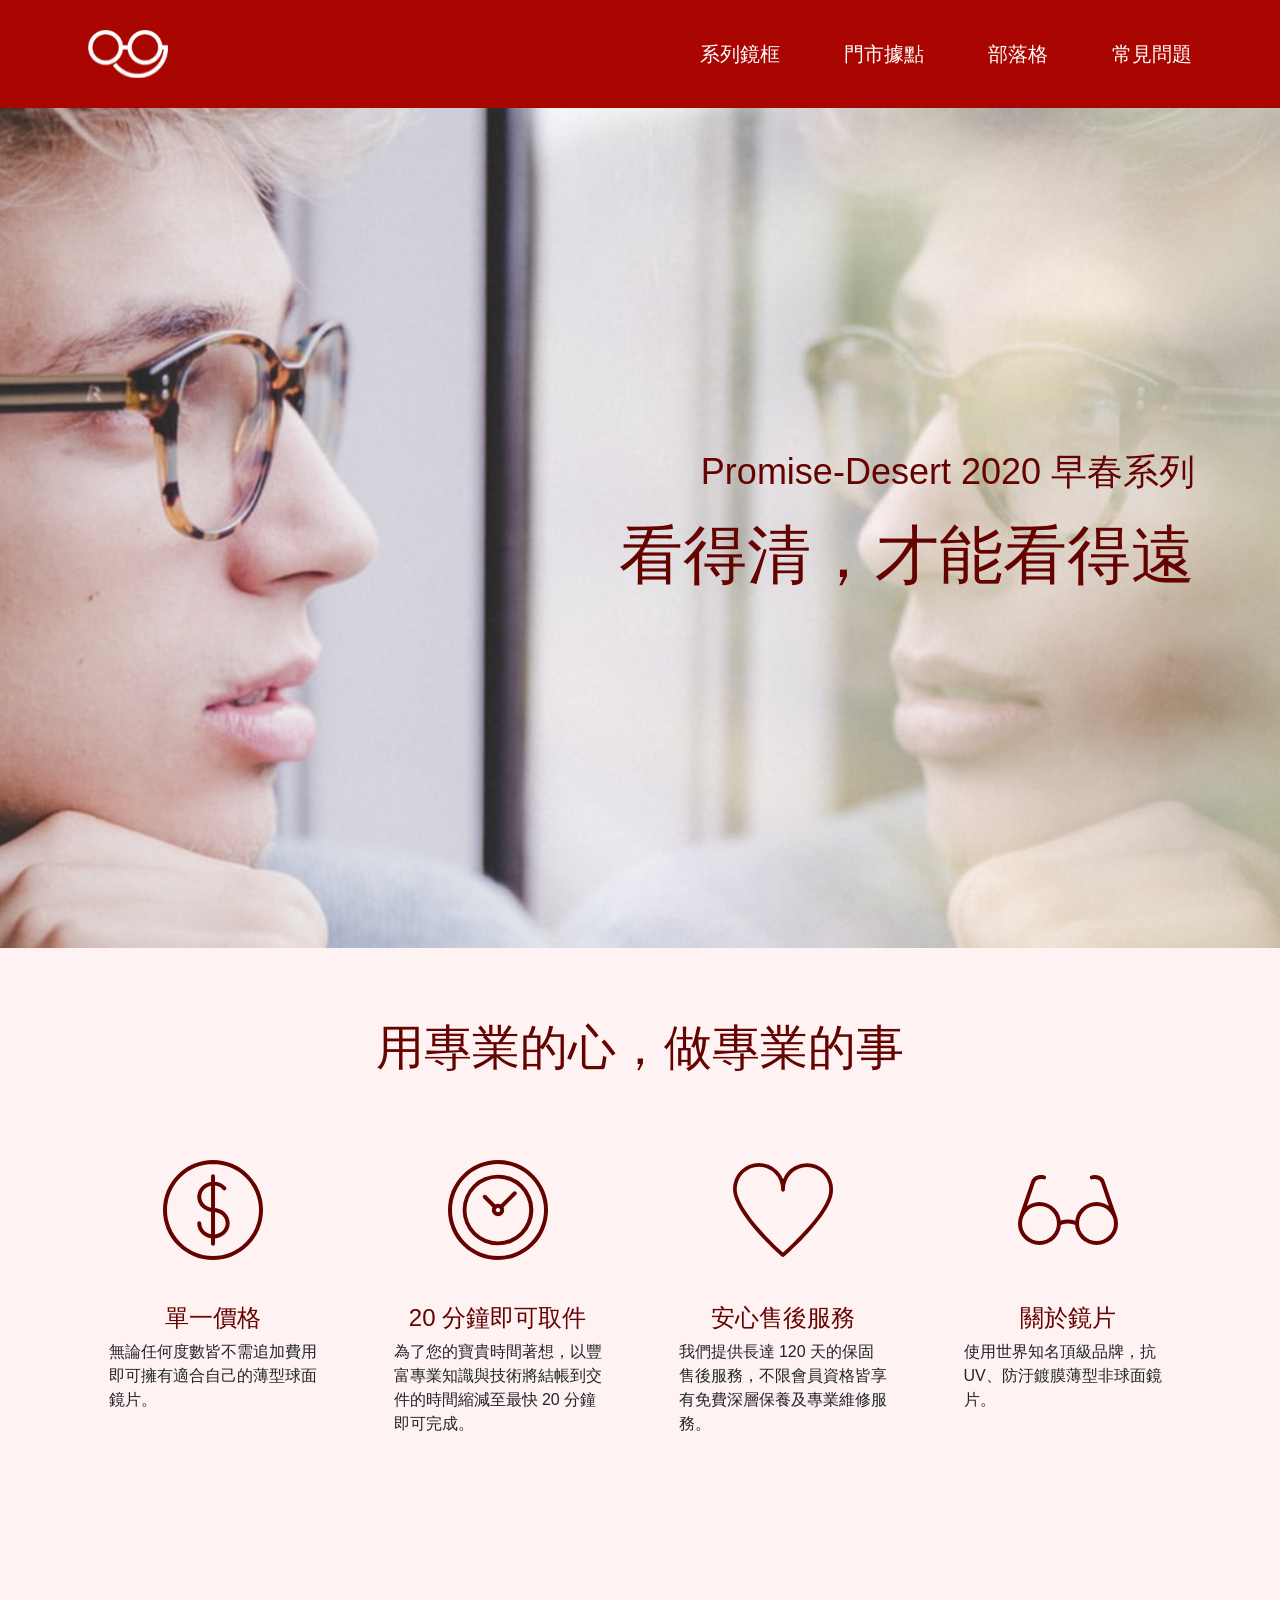
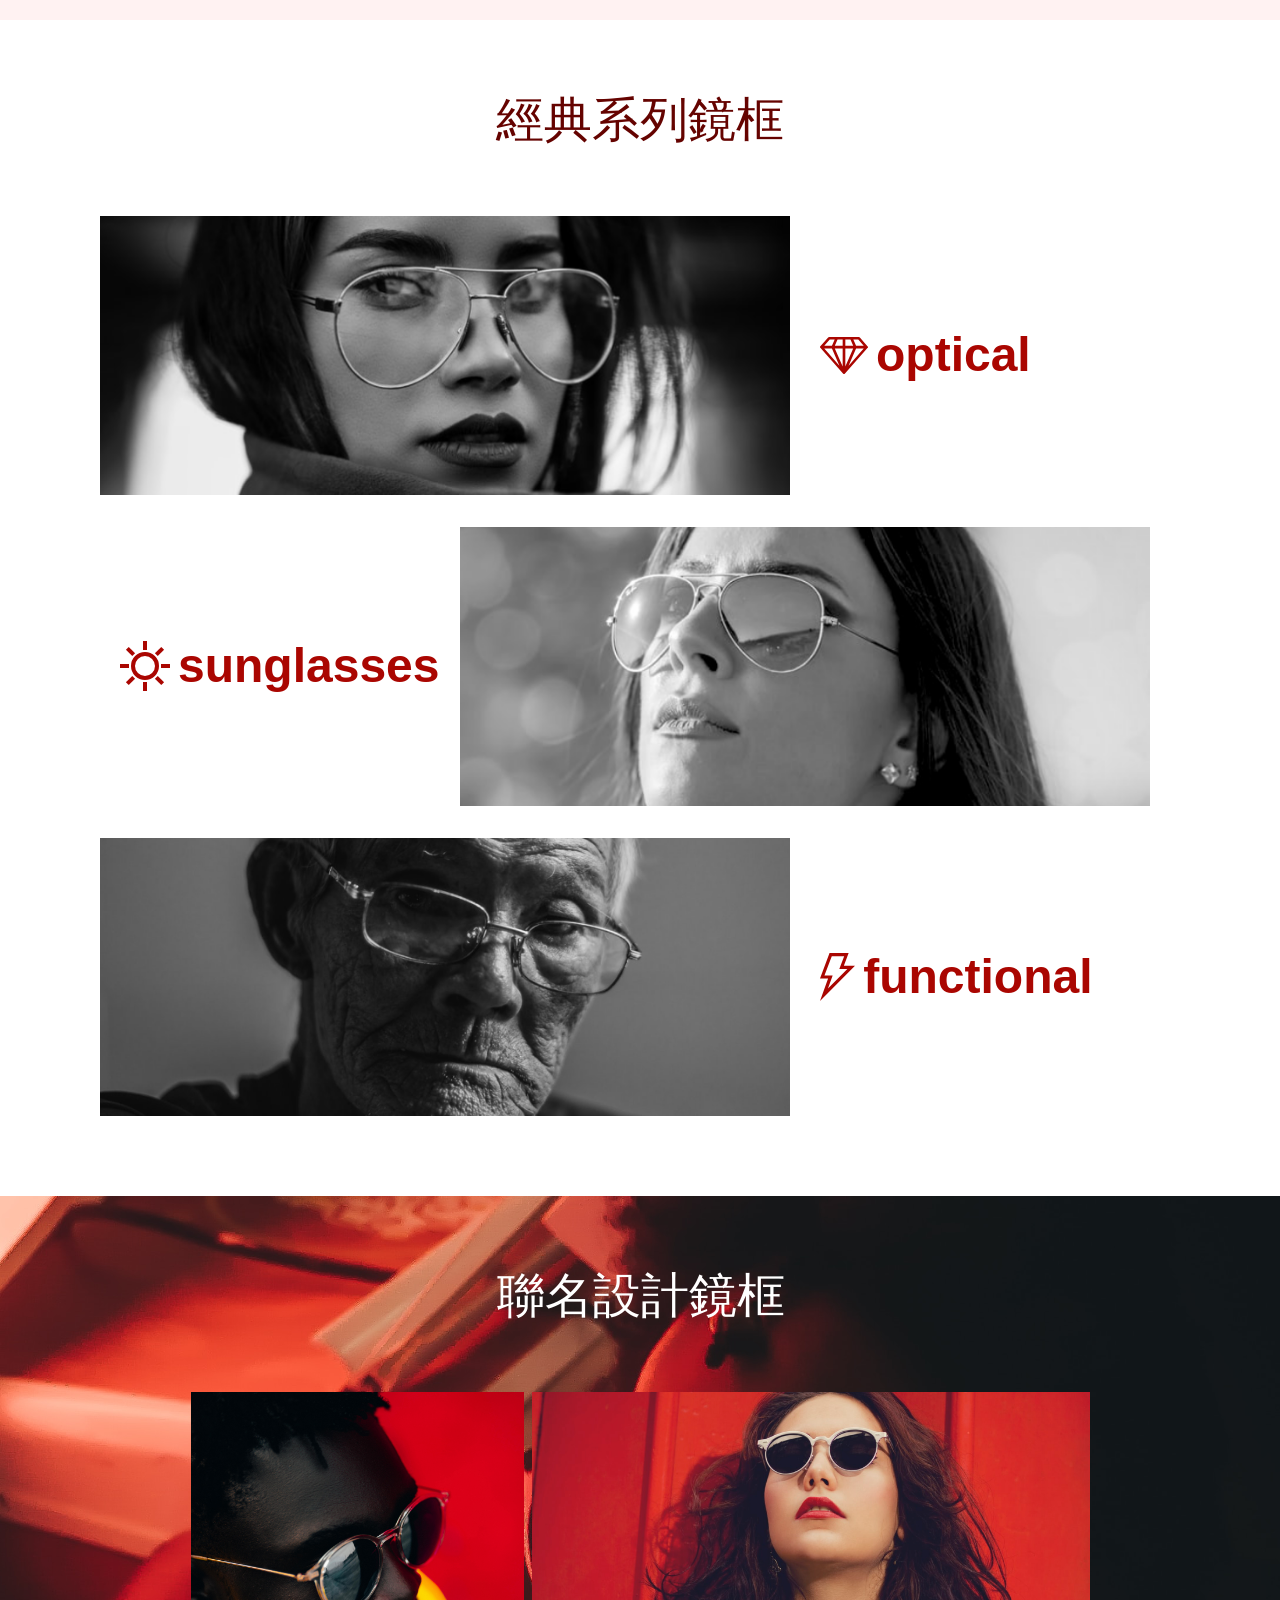
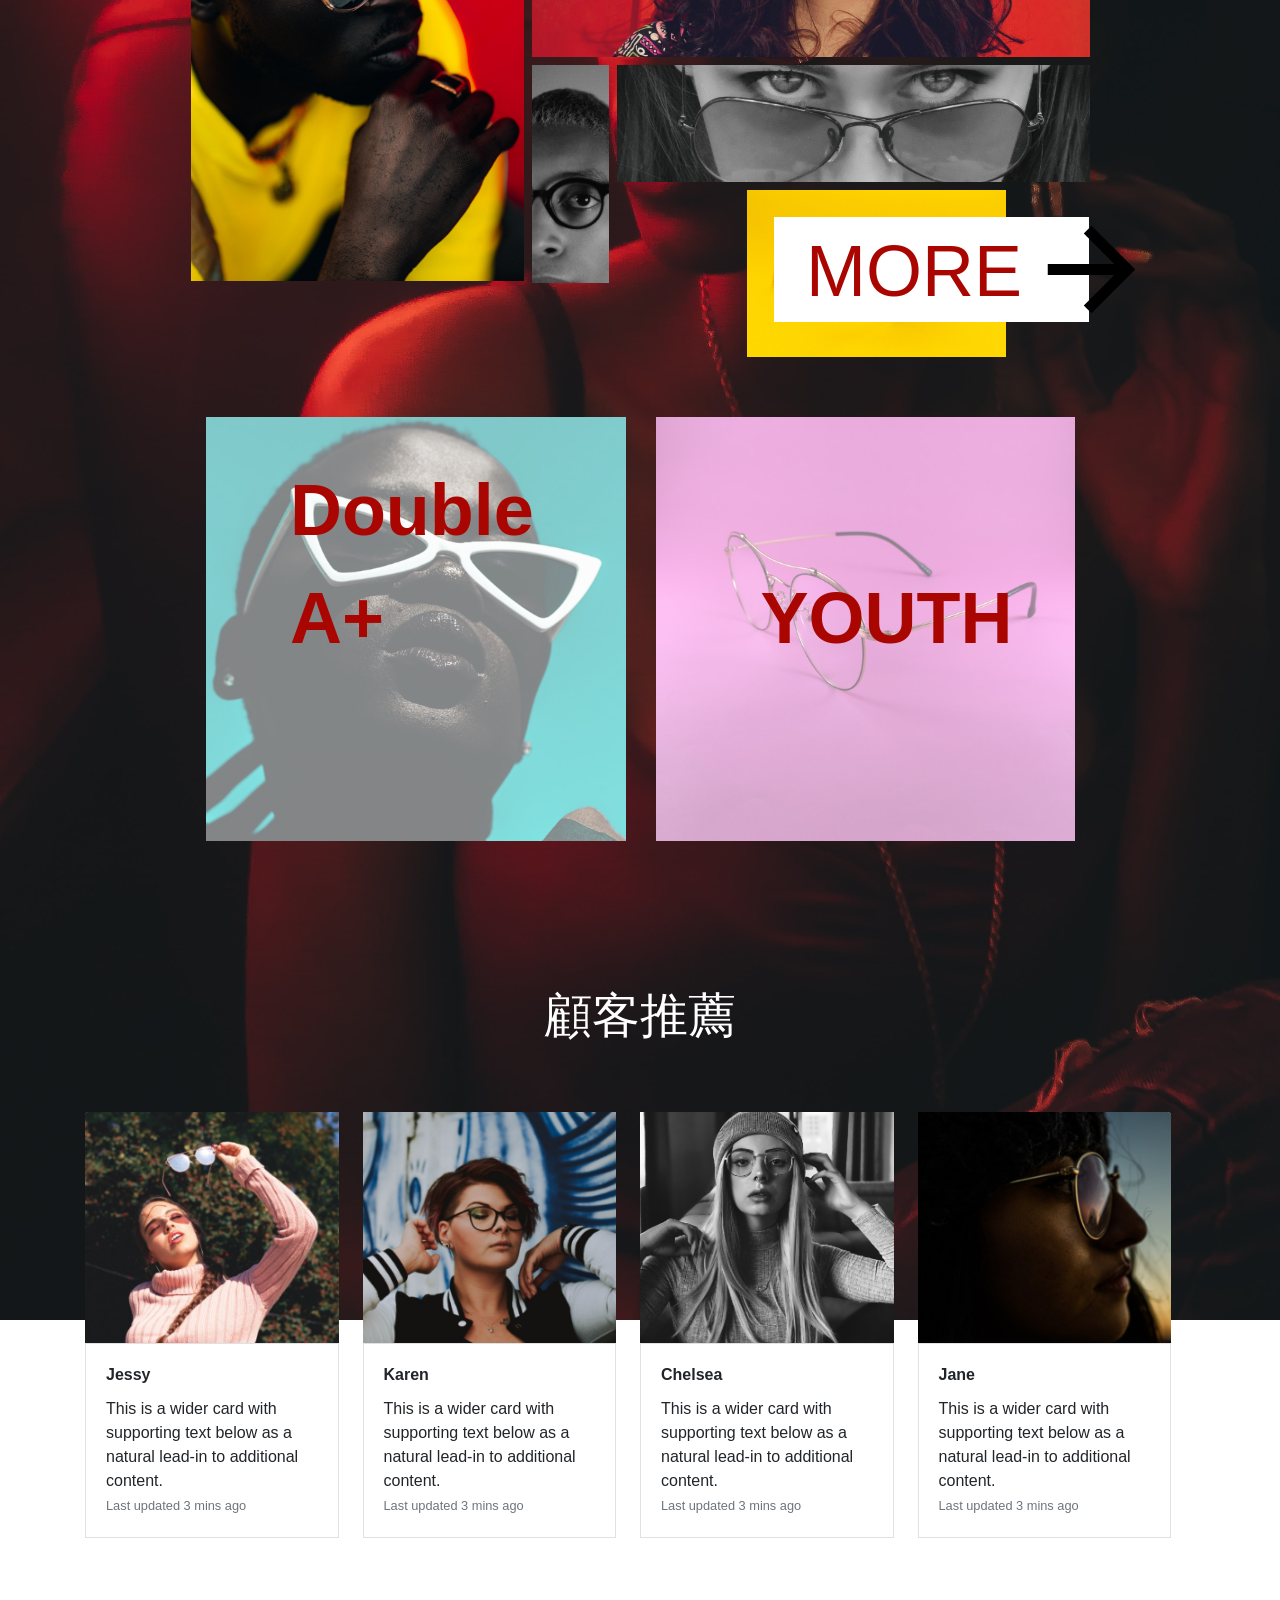
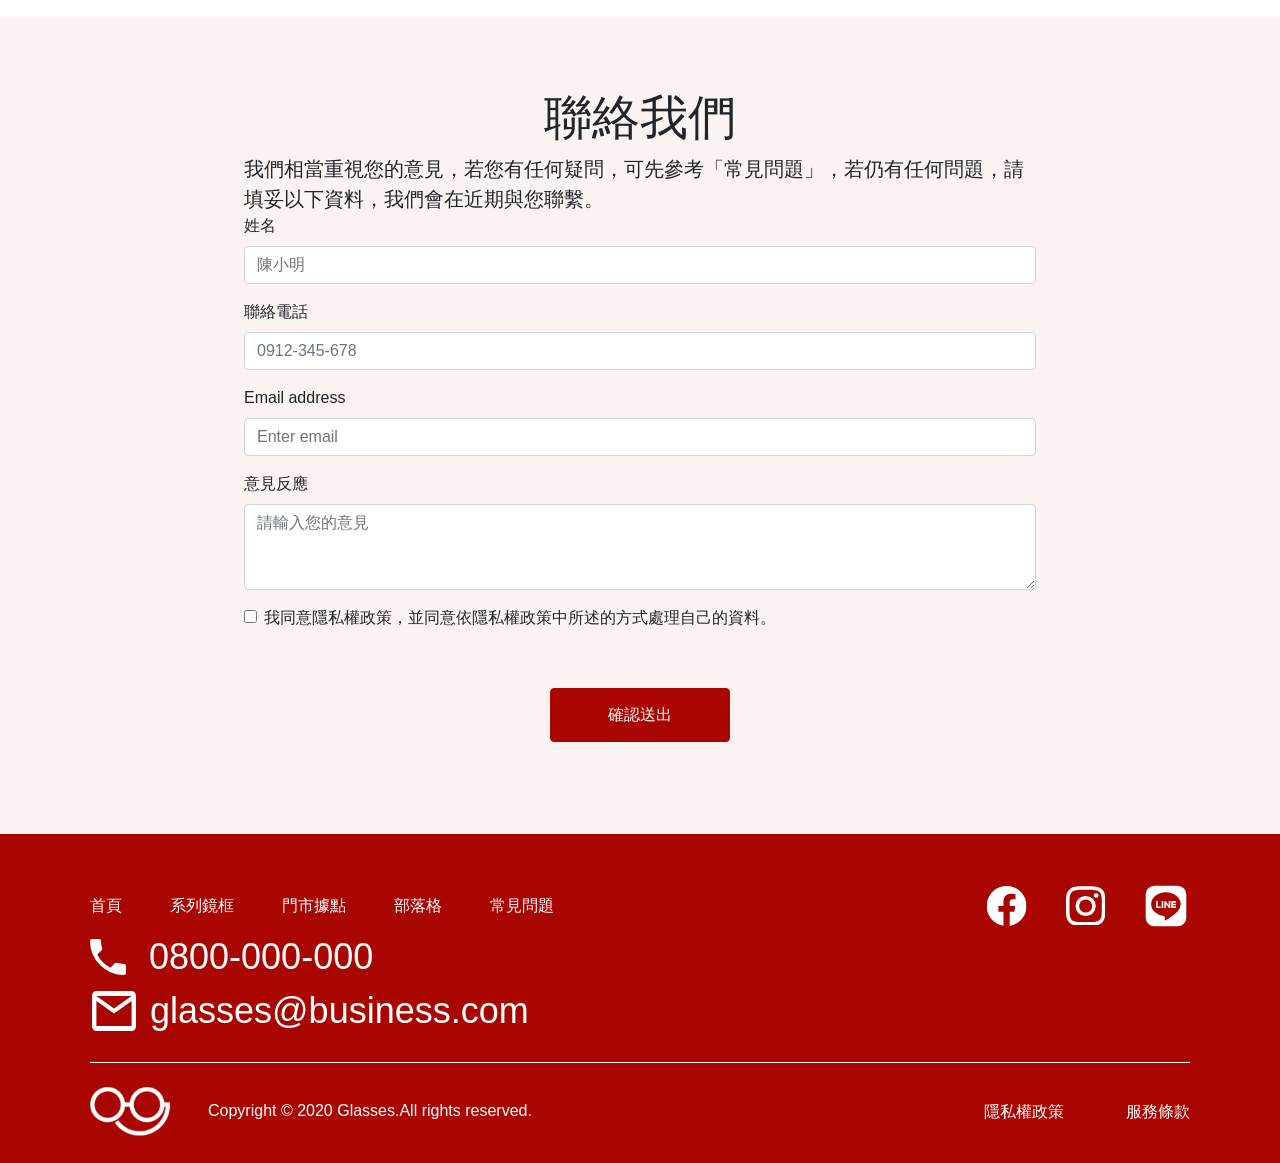
==== commit 31888f45: "Update 2020-06-10T08:42:57.468Z" ====
--- a/index.html
+++ b/index.html
@@ -18,7 +18,7 @@
               <li><a href="#">系列鏡框</a></li>
               <li><a href="#">門市據點</a></li>
               <li><a href="#">部落格</a></li>
-              <li><a href="#">常見問題</a></li>
+              <li><a href="question.html">常見問題</a></li>
             </ul>
           </li>
       </ul>
@@ -215,13 +215,13 @@
     <footer class="bg-primary text-white">
       <div class="container footer">
         <ul class="d-flex justify-content-between align-items-center list-unstyled">
-          <li class="">
+          <li>
             <ul class="list-unstyled d-flex font-2">
-              <li class="pr-5">首頁</li>
-              <li class="pr-5">系列鏡框</li>
-              <li class="pr-5">門市據點</li>
-              <li class="pr-5">部落格</li>
-              <li>常見問題</li>
+              <li class="pr-5 font-weight-lighter"><a href="index.html">首頁</a></li>
+              <li class="pr-5 font-weight-lighter"><a href="">系列鏡框 </a></li>
+              <li class="pr-5 font-weight-lighter"><a href="">門市據點</a></li>
+              <li class="pr-5 font-weight-lighter"><a href="">部落格</a></li>
+              <li class="font-weight-lighter"><a href="question.html">常見問題</a></li>
             </ul>
           </li>
           <li>
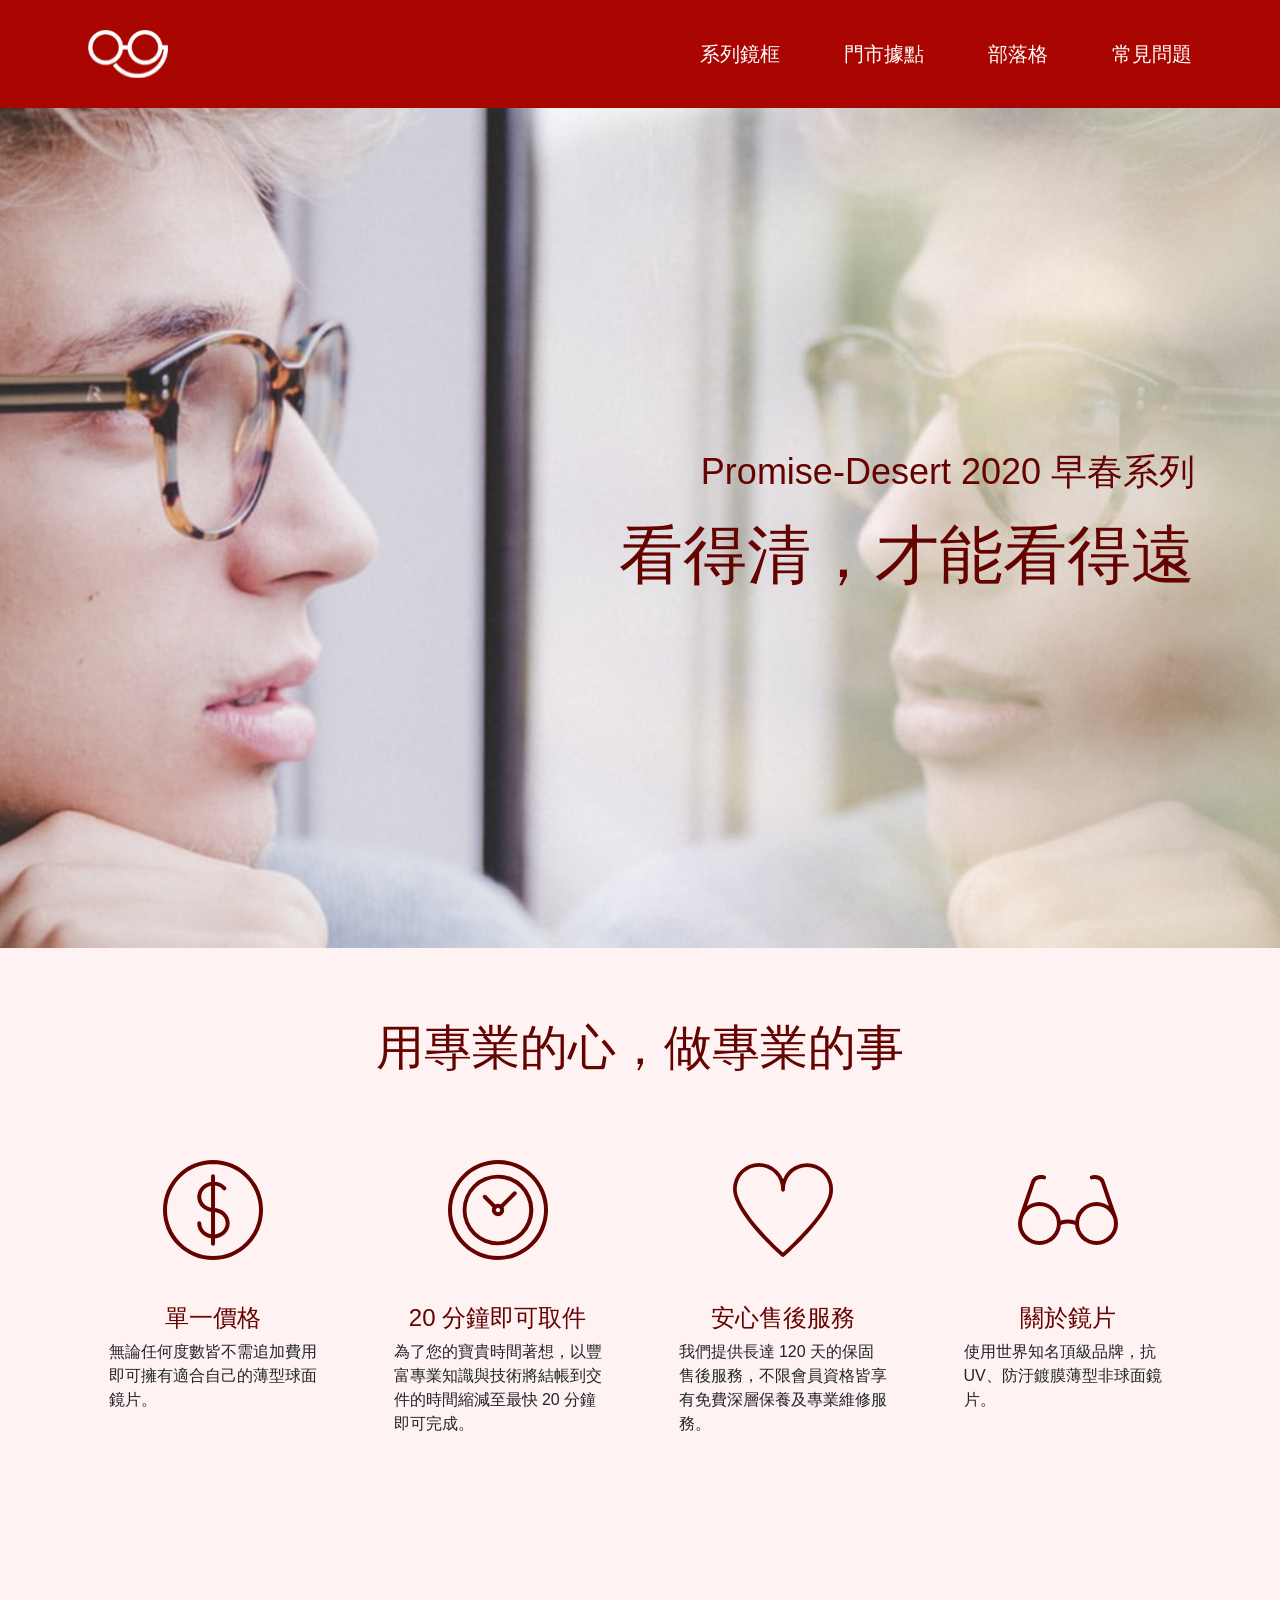
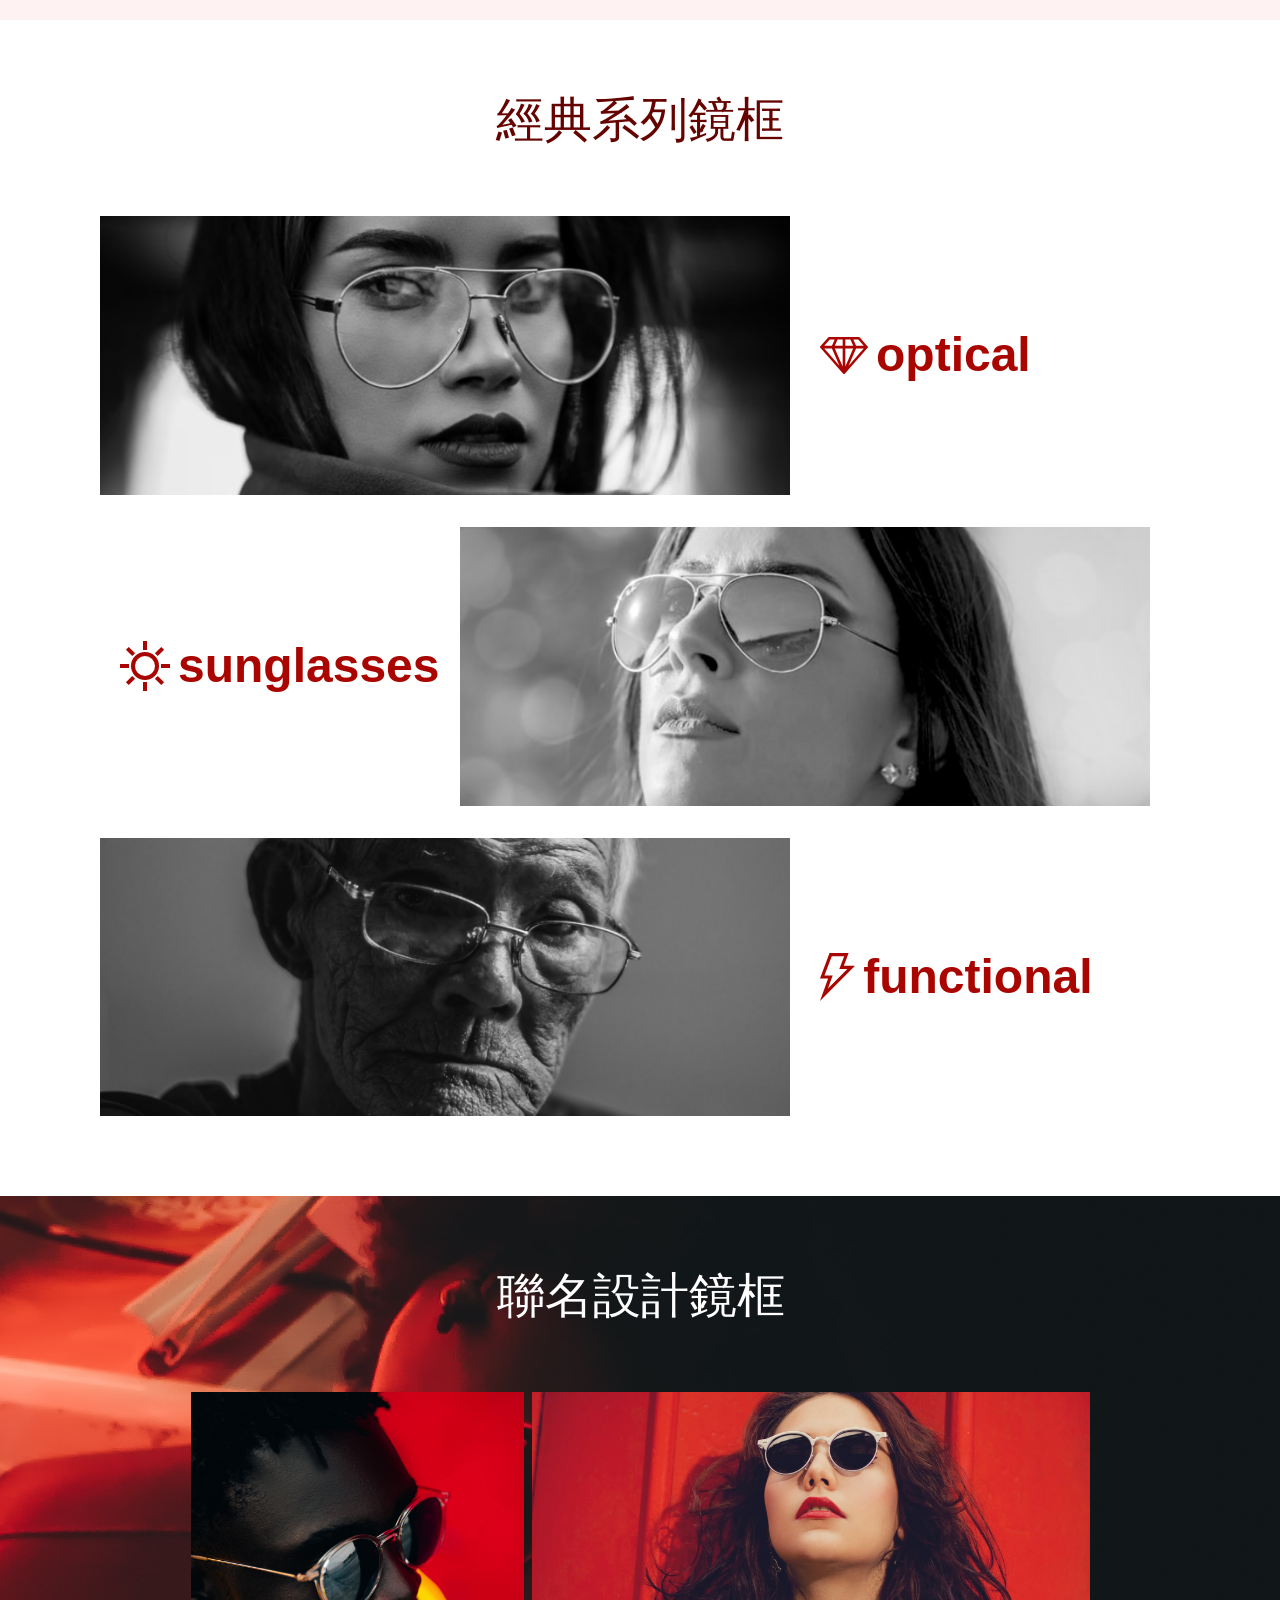
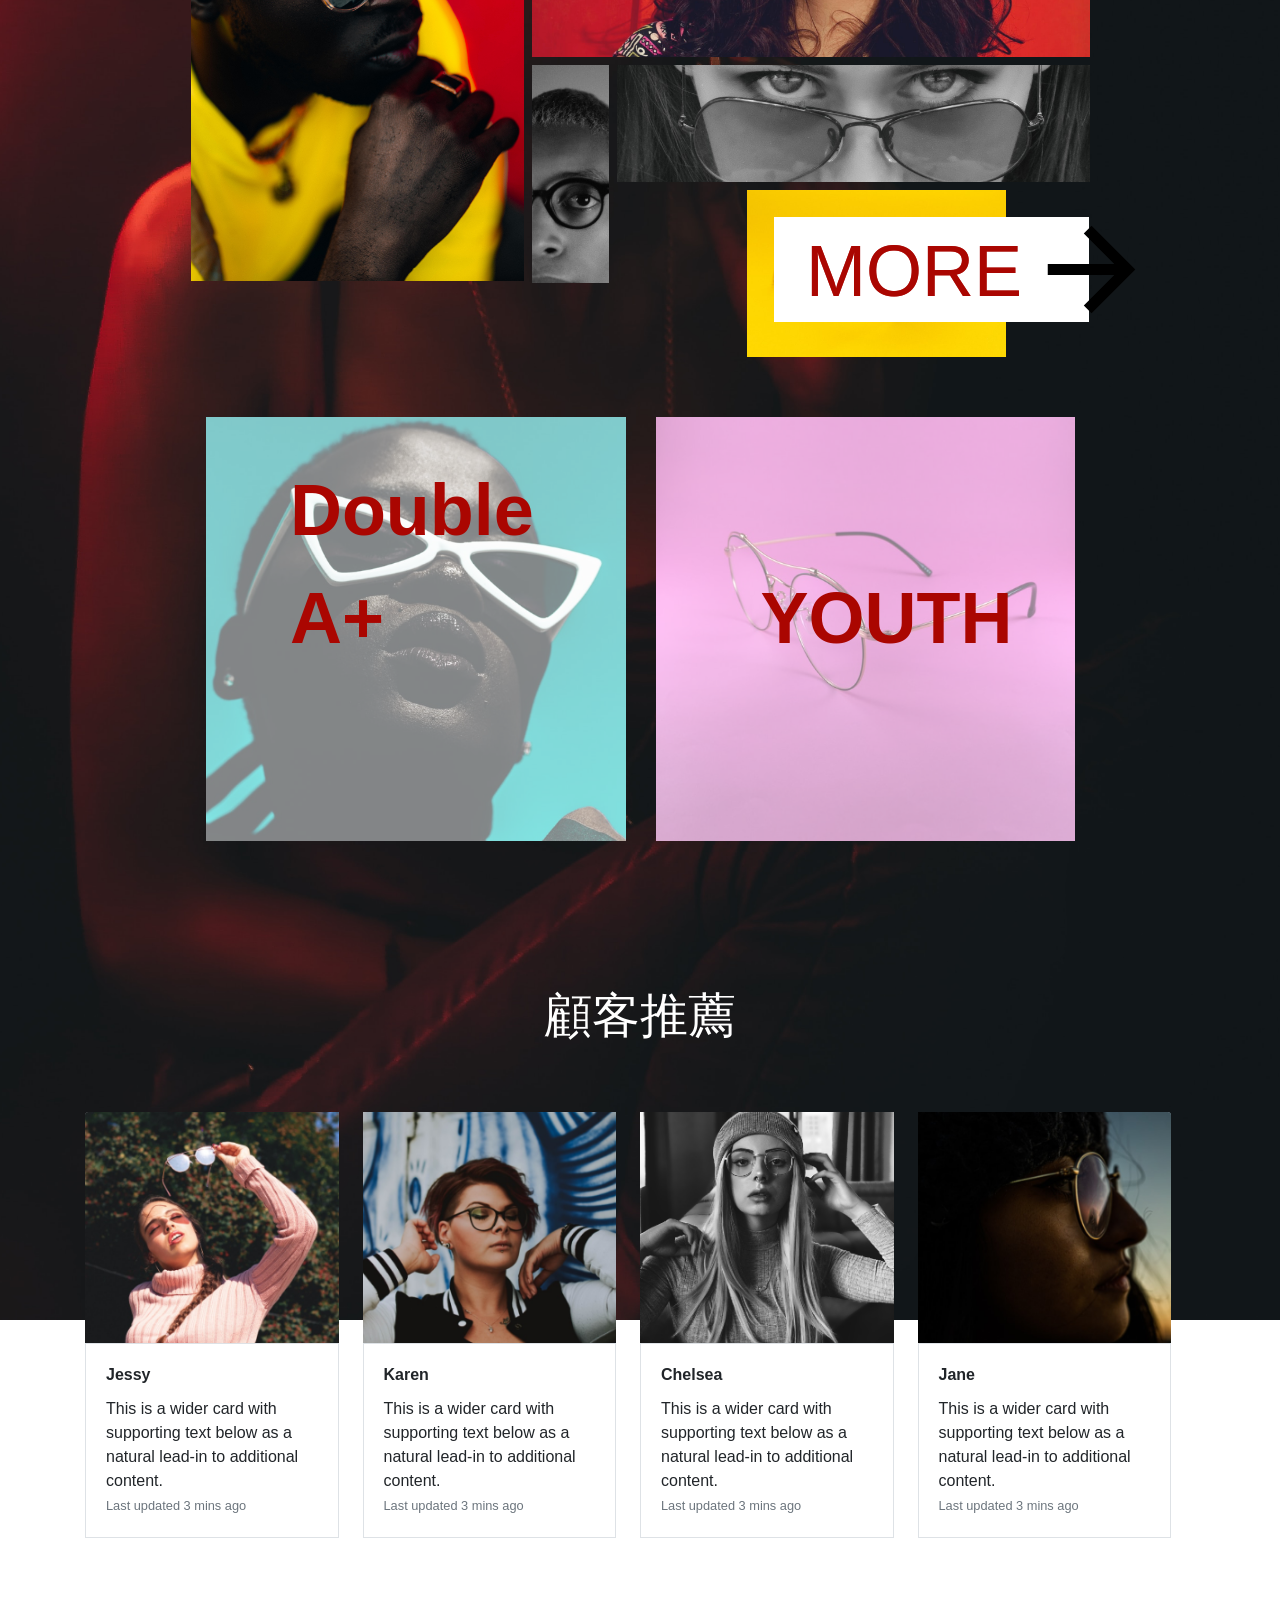
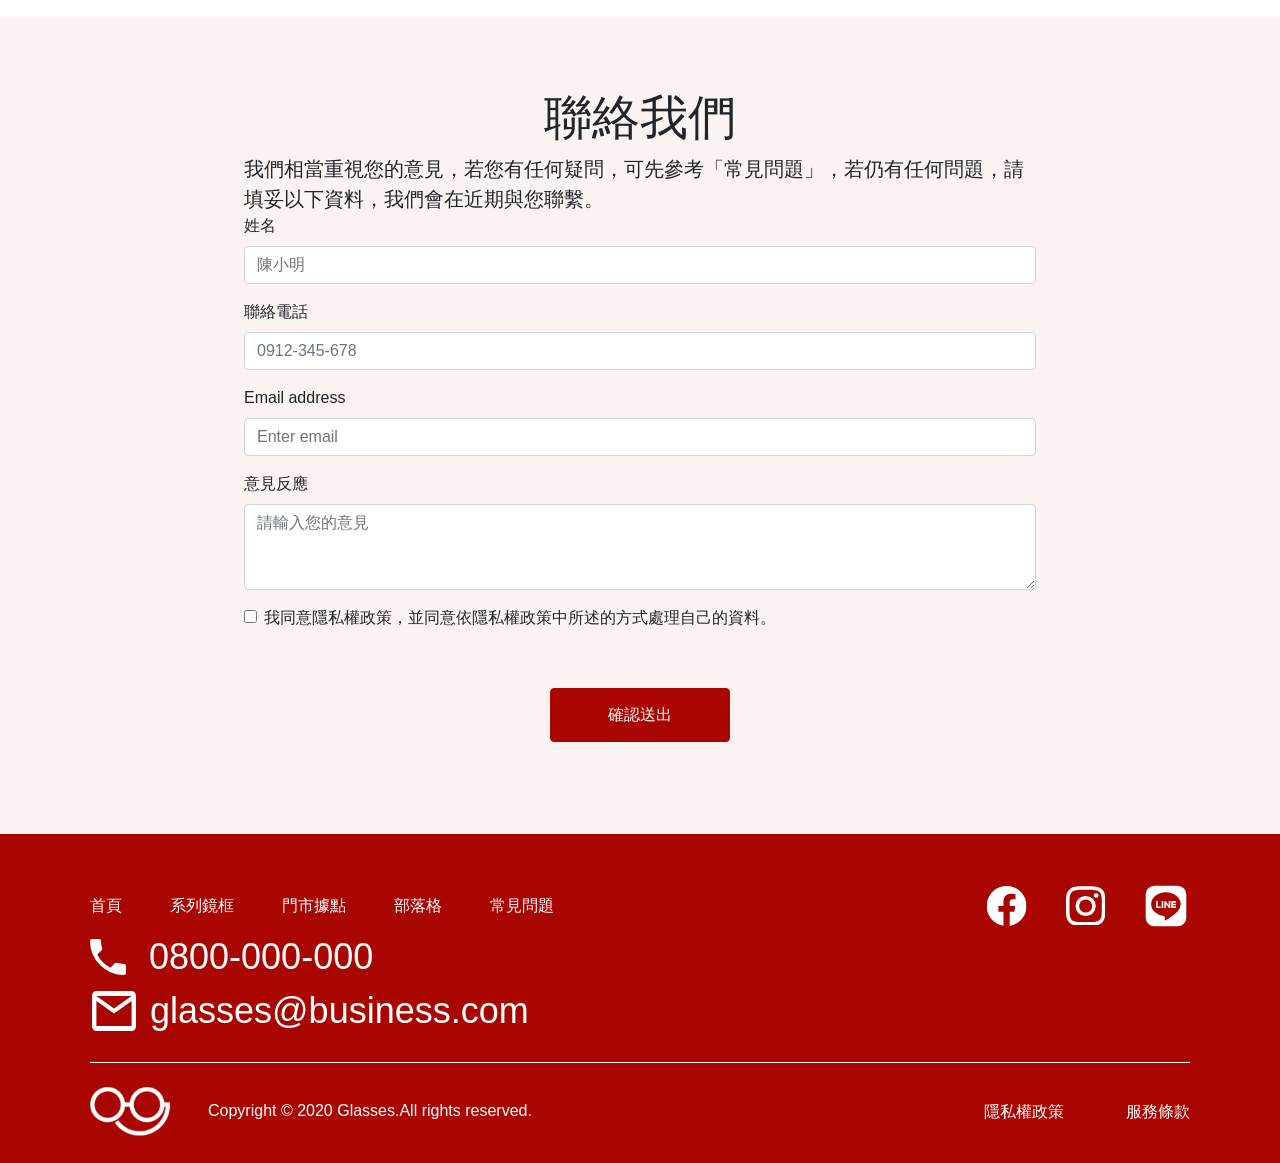
==== commit 2f3d2cff: "Update 2020-06-10T15:13:10.229Z" ====
--- a/index.html
+++ b/index.html
@@ -91,7 +91,7 @@
             </li>
         </ul>
     </section>
-    <section class="joint">
+    <section class="joint bg-cover">
         <p class="font-1 text-center text-white mb-15">聯名設計鏡框</p>
         <div class="mb-15">
           <div class="d-flex joint-top ">
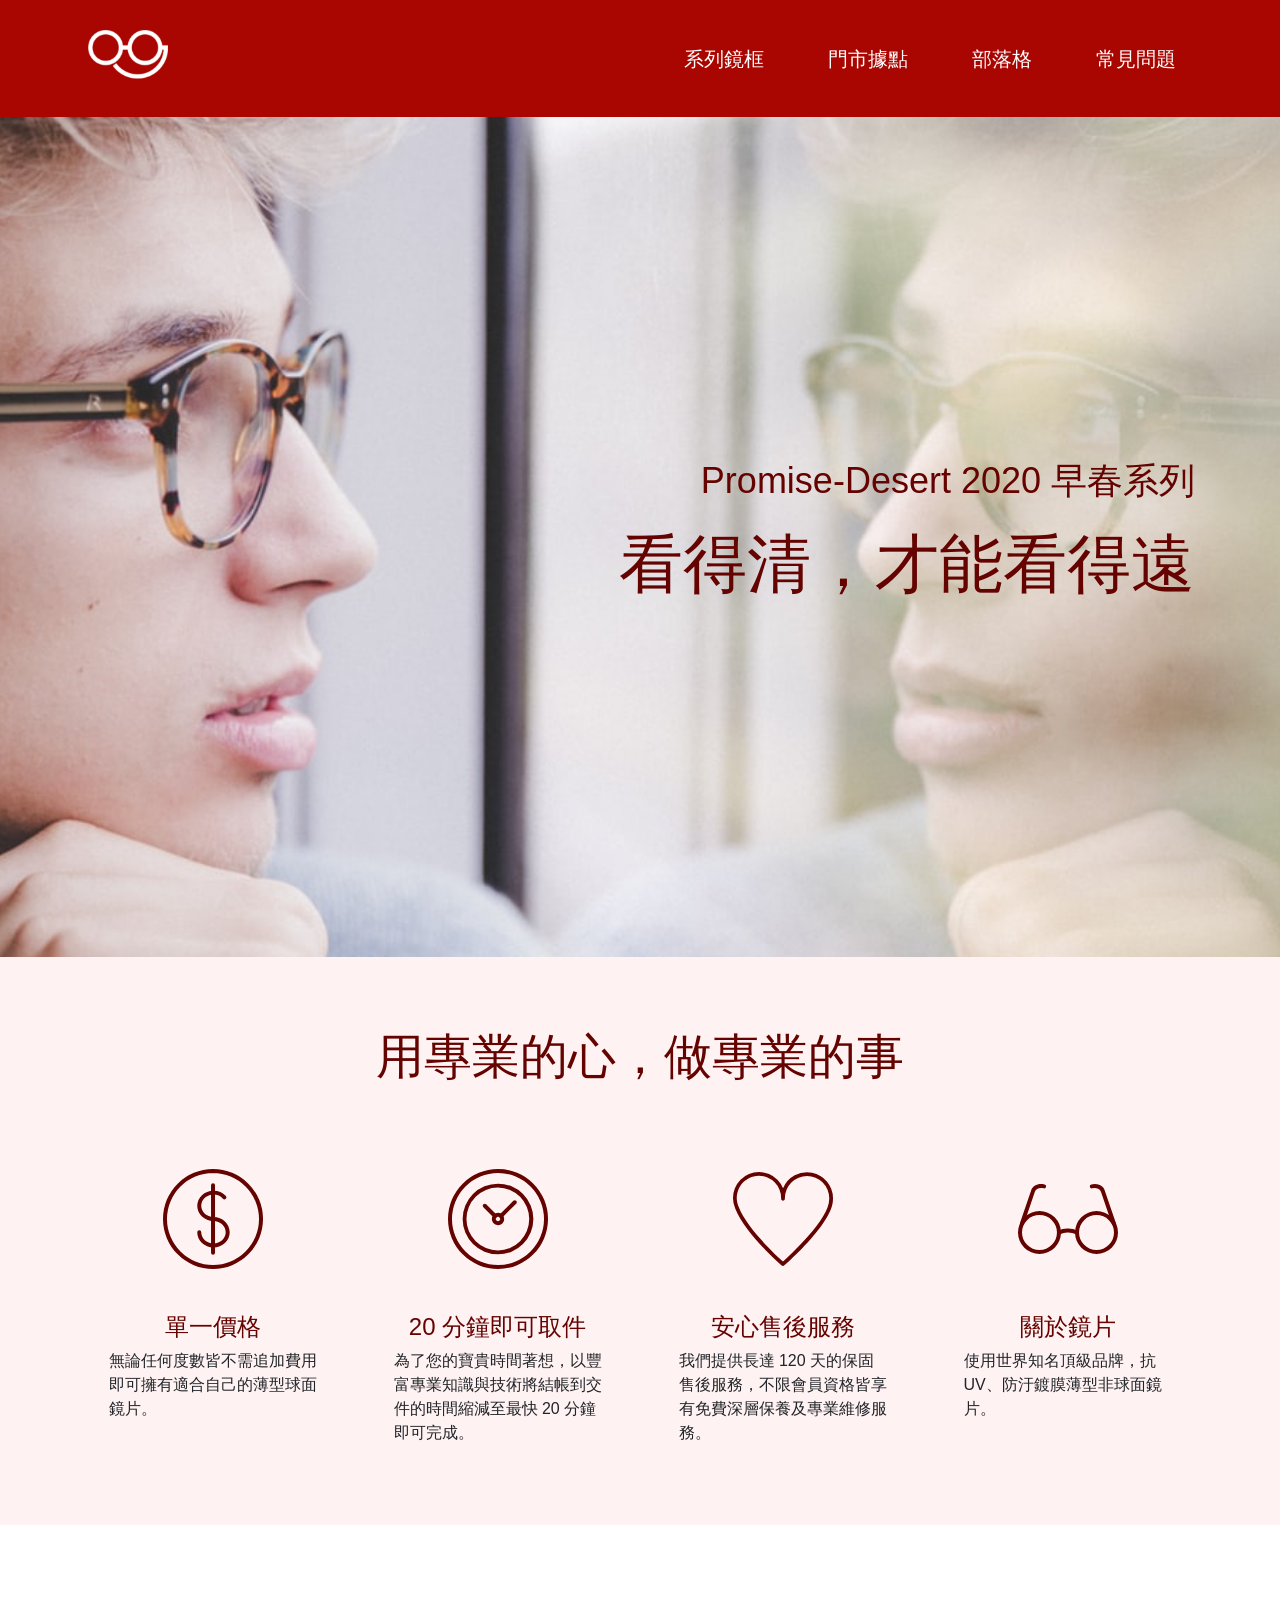
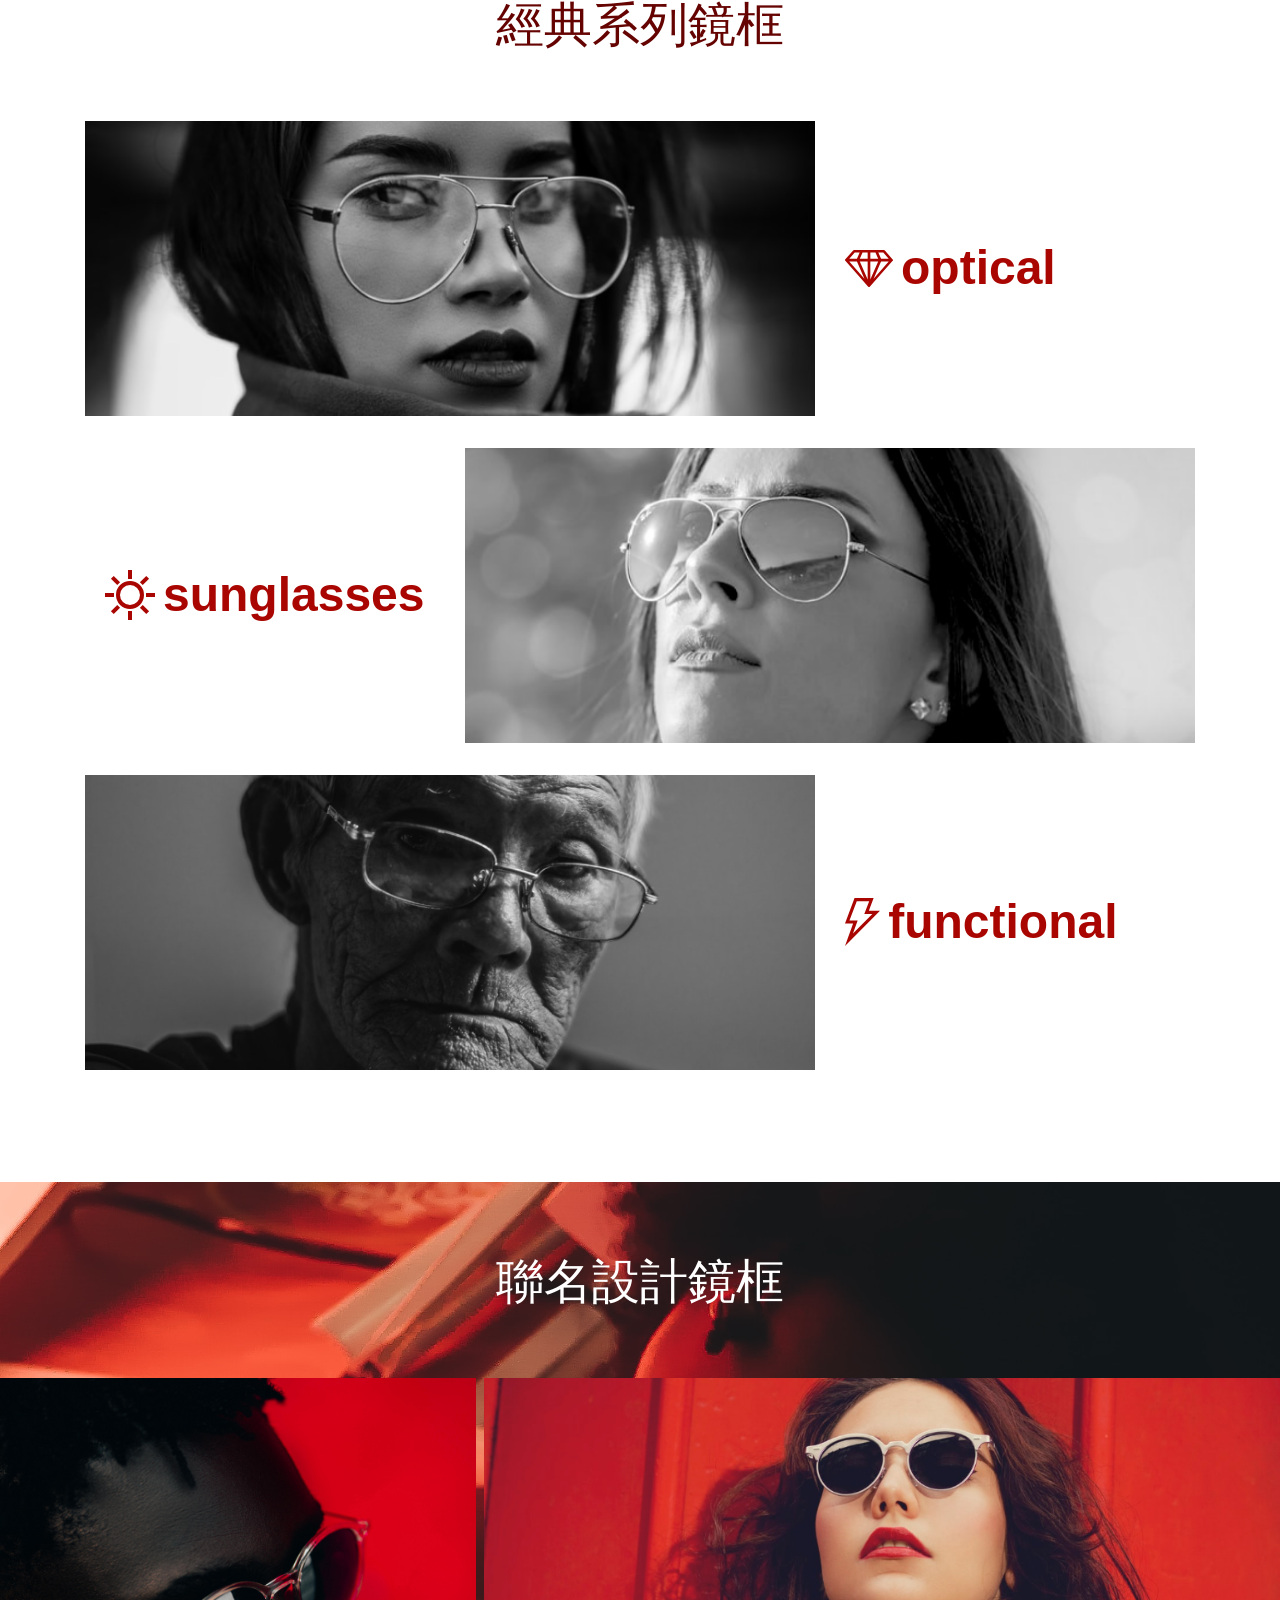
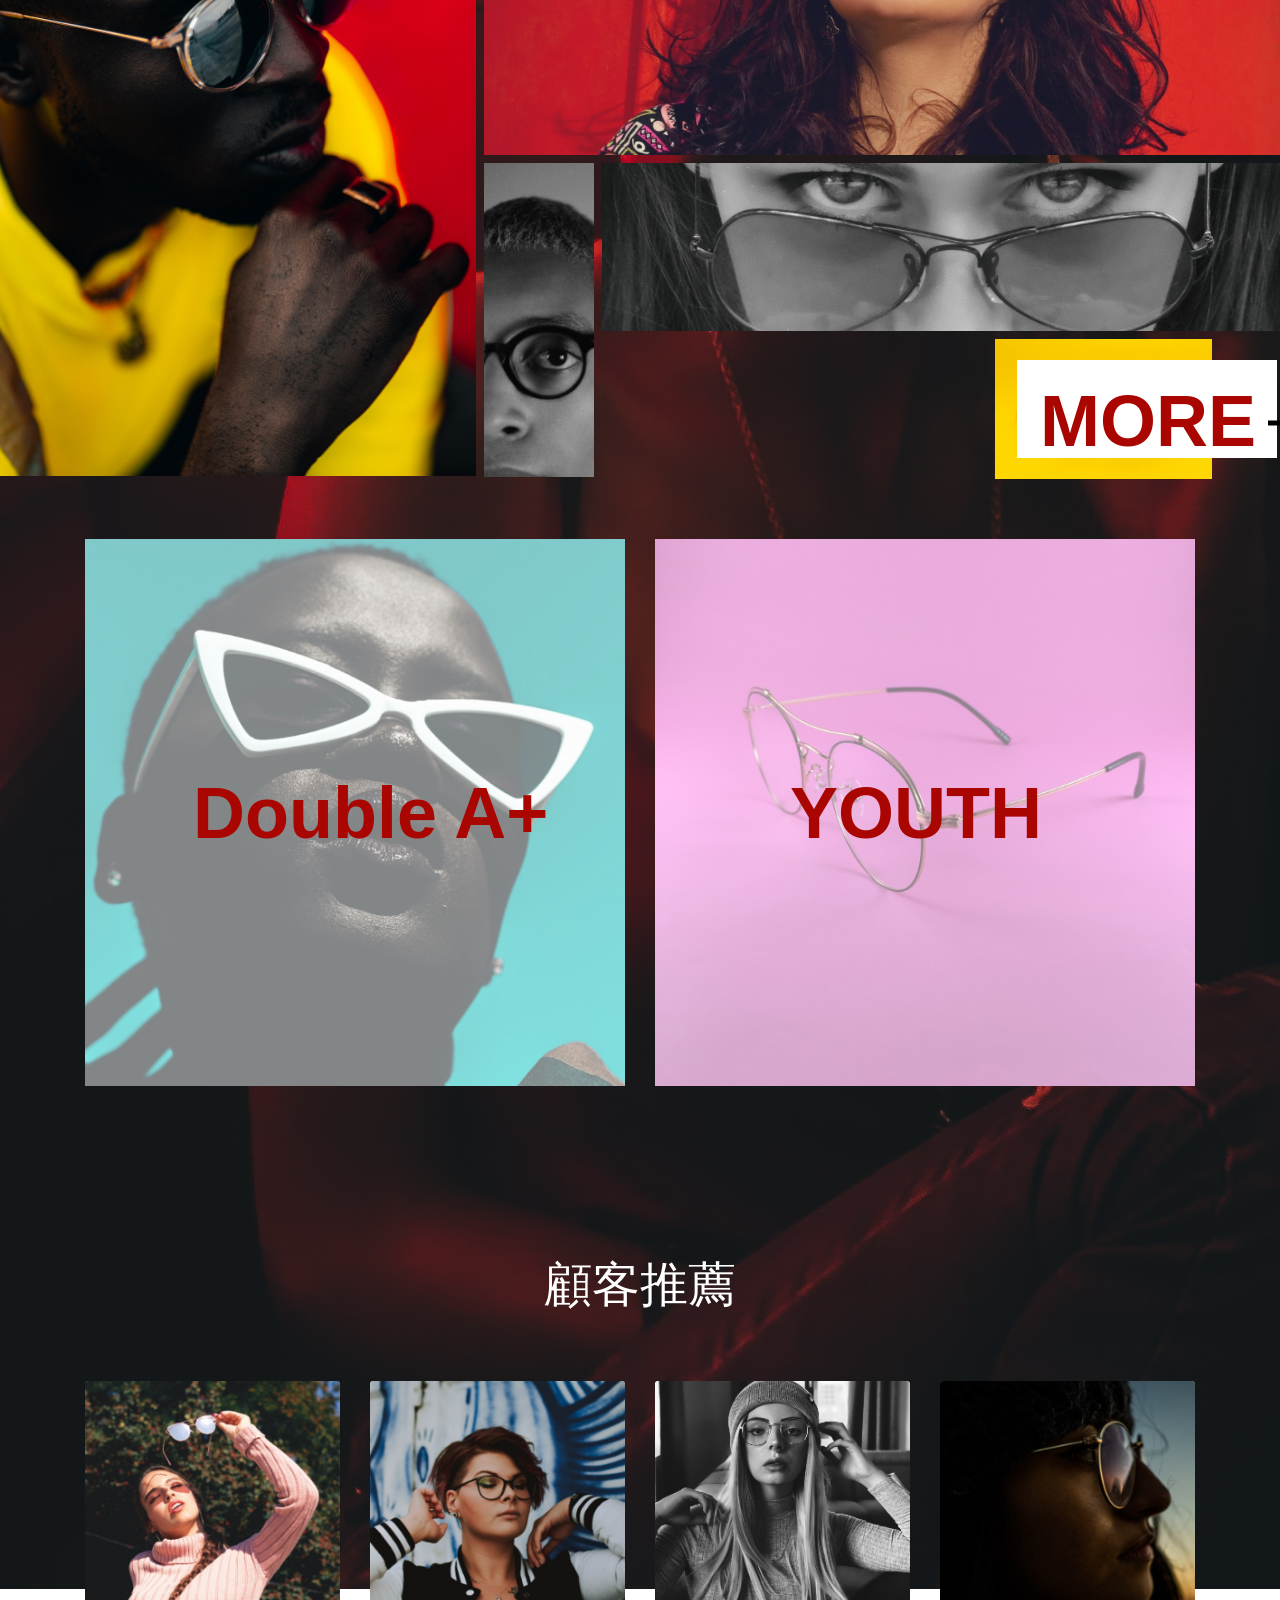
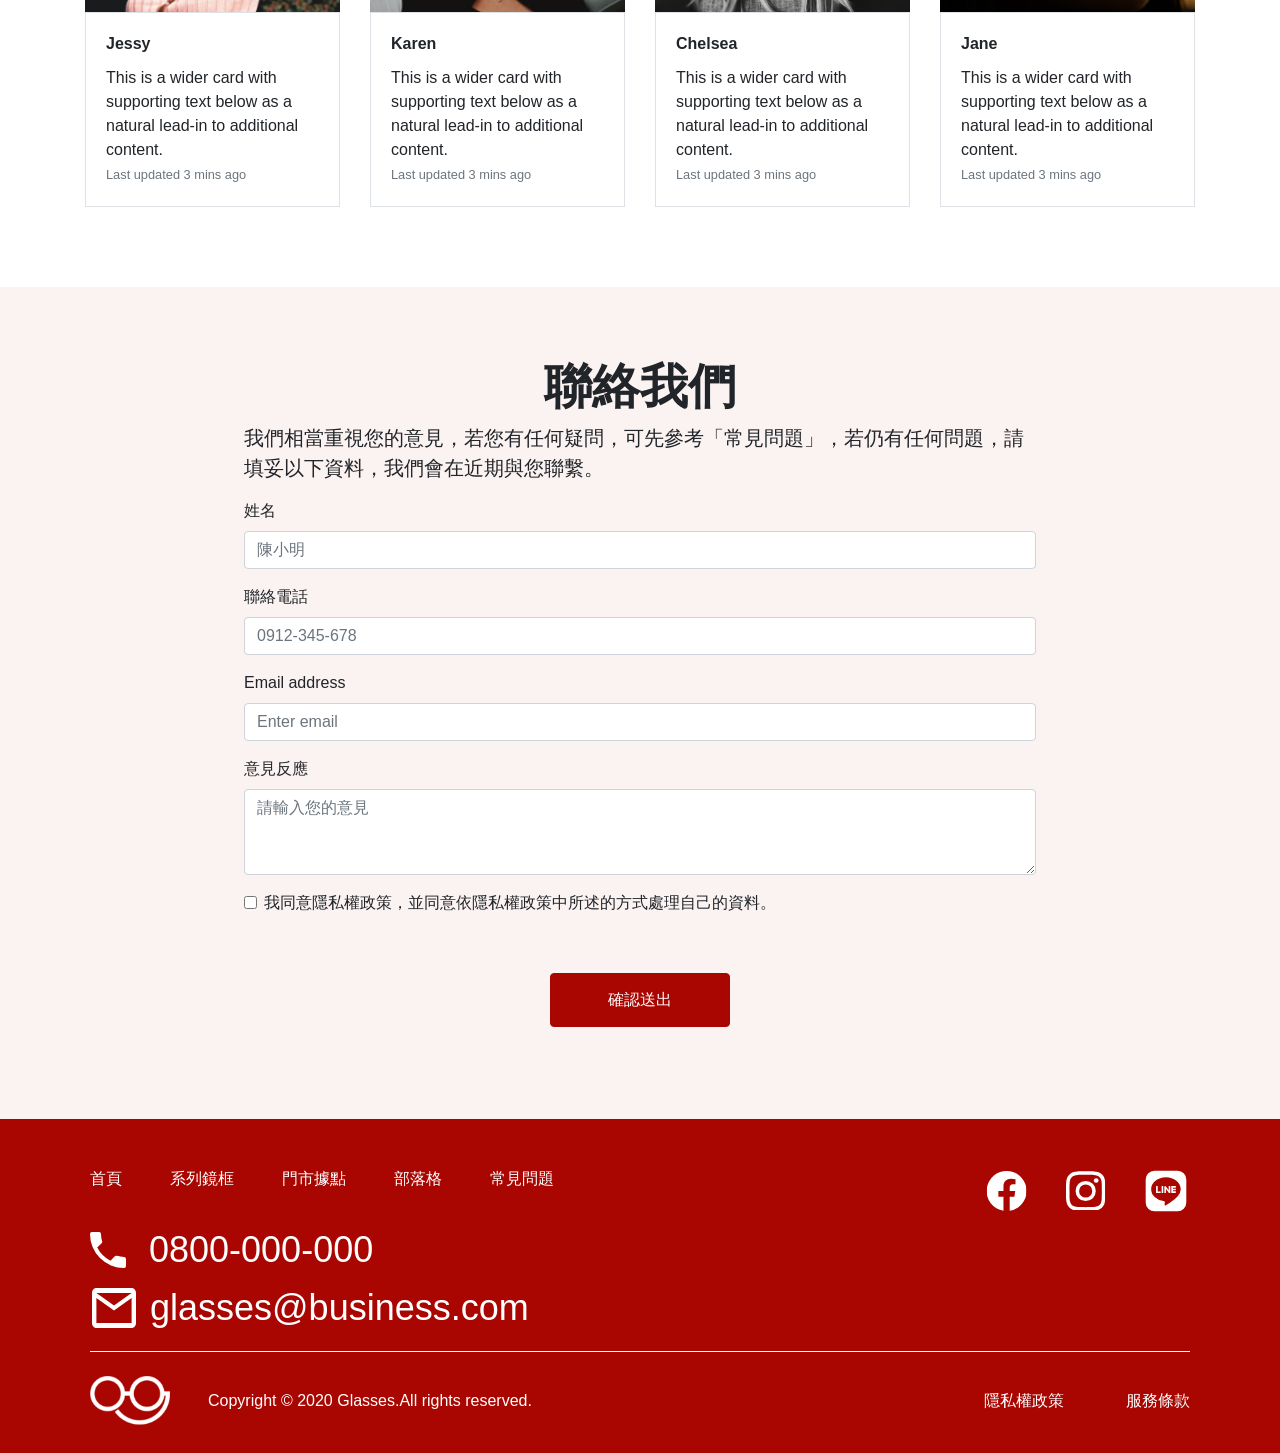
==== commit c7a5241f: "Update 2020-07-02T19:12:55.225Z" ====
--- a/index.html
+++ b/index.html
@@ -10,24 +10,30 @@
     <link rel="stylesheet" href="./assets/style/all.css">
   </head>
   <body>
-    <header class="header d-flex bg-primary">
-      <ul class="header-item d-flex list-unstyled justify-content-between align-items-center w-100">
-          <li><a href="index.html" class="logo d-block"></a></li>
-          <li>
-            <ul class="haeder-menu d-flex list-unstyled">
-              <li><a href="#">系列鏡框</a></li>
-              <li><a href="#">門市據點</a></li>
-              <li><a href="#">部落格</a></li>
-              <li><a href="question.html">常見問題</a></li>
-            </ul>
-          </li>
-      </ul>
-    </header>     
-   
+    <nav class="header d-flex justify-content-between align-items-center">
+      <h1><a href="index.html">logo</a></h1>
+      <div class="aside ">
+        <div class="hamburger">
+          <!--漢堡選單-->
+          <div class="line"></div>
+          <div class="line"></div>
+          <div class="line"></div>
+        </div>
+        <ul class="d-flex navbar">
+          <!--導覽列+左側選單-->
+          <li><a href="optical.html">系列鏡框</a></li>
+          <li><a href="">門市據點</a></li>
+          <li><a href="">部落格</a></li>
+          <li><a href="question.html">常見問題</a></li>
+        </ul>
+      </div>
+    </nav>
+    
+    
         
        
 <div>
-    <section class="banner bg-cover d-flex text-secondary align-items-center">
+    <section class="banner bg-cover d-flex align-items-center text-secondary">
         <ul class="container list-unstyled text-right">
             <li><h3>Promise-Desert 2020 早春系列</h3></li>
             <li><h1>看得清，才能看得遠</h1></li>
@@ -35,93 +41,100 @@
     </section>
     <section class="service">
         <div class="container">
-            <p class="font-1 text-secondary text-center mb-15">用專業的心，做專業的事</p>
+            <p class="title font-1 text-secondary text-center mb-15">用專業的心，做專業的事</p>
             <ul class="service-item row list-unstyled">
-                <li class="service-item-list col-3  d-flex">
+                <li class="col-lg-3 col-md-6 col-sm-12 col-12 d-flex">
                     <img class="mb-10" src="./assets/images/iconfinder_circle-dollar_430089.svg" alt="">
-                    <p class="font-5 text-secondary mb-1 text-center">單一價格</p>
-                    <p class="font-2">無論任何度數皆不需追加費用 即可擁有適合自己的薄型球面 鏡片。</p>
-                </li>
-                <li class="service-item-list col-3 d-flex">
+                    <p class="m-title font-5 text-secondary mb-1 text-center">單一價格</p>
+                    <p class="text font-2">無論任何度數皆不需追加費用 即可擁有適合自己的薄型球面 鏡片。</p>
+                </li>
+                <li class="col-lg-3 col-md-6 col-sm-12 col-12  d-flex">
                     <img class="mb-10 " src="./assets/images/iconfinder_clock-1_430090.svg" alt="">
-                    <p class="font-5 text-secondary mb-1 text-center">20 分鐘即可取件</p>
-                    <p class="font-2">為了您的寶貴時間著想，以豐 富專業知識與技術將結帳到交 件的時間縮減至最快 20 分鐘 即可完成。</p>
-                </li>
-                <li class="service-item-list col-3 d-flex">
+                    <p class="m-title  font-5 text-secondary mb-1 text-center">20 分鐘即可取件</p>
+                    <p class="text font-2">為了您的寶貴時間著想，以豐 富專業知識與技術將結帳到交 件的時間縮減至最快 20 分鐘 即可完成。</p>
+                </li>
+                <li class="col-lg-3 col-md-6 col-sm-12 col-12  d-flex">
                     <img class="mb-10" src="./assets/images/iconfinder_heart_430099.svg" alt="">
-                    <p class="font-5 text-secondary mb-1 text-center">安心售後服務</p>
-                    <p class="font-2">我們提供長達 120 天的保固售後服務，不限會員資格皆享有免費深層保養及專業維修服務。</p>
-                </li>
-                <li class="service-item-list col-3 d-flex">
+                    <p class="m-title font-5 text-secondary mb-1 text-center">安心售後服務</p>
+                    <p class="text font-2">我們提供長達 120 天的保固售後服務，不限會員資格皆享有免費深層保養及專業維修服務。</p>
+                </li>
+                <li class="col-lg-3 col-md-6 col-sm-12 col-12  d-flex">
                     <img class="mb-10" src="./assets/images/iconfinder_glasses_430098 (1).svg" alt="">
-                    <p class="font-5 text-secondary mb-1 text-center">關於鏡片</p>
-                    <p class="font-2">使用世界知名頂級品牌，抗UV、防汙鍍膜薄型非球面鏡片。</p>
+                    <p class="m-title font-5 text-secondary mb-1 text-center">關於鏡片</p>
+                    <p class="text font-2">使用世界知名頂級品牌，抗UV、防汙鍍膜薄型非球面鏡片。</p>
                 </li>
             </ul>
         </div>
     </section>
-    <section class="container mb-20">
-        <p class="font-1 text-center text-secondary mb-15">經典系列鏡框</p>
-        <ul class="container list-unstyled row mb-8">
-            <li class="col-8">
+    <section class="classic container">
+        <p class="title font-1 text-center text-secondary mb-15">經典系列鏡框</p>
+        <ul class="classic-item list-unstyled row mb-8">
+            <li class="col-12 col-sm-8">
                 <img src="./assets/images/5/8.png" alt="">
             </li>
-            <li class="d-flex col-4 align-items-center">
-                <img class="mr-2" src="./assets/images/iconfinder_44_2529968.svg" alt="">
-                <p class="font-1 text-primary font-weight-bold">optical</p>
-            </li>
-        </ul>
-        <ul class="classic-item-reverse container list-unstyled row mb-8">
-            <li class="col-8">
+            <li class="overlap d-flex col-sm-4 align-items-center">
+                <img class="mr-2 icon" src="./assets/images/iconfinder_44_2529968.svg" alt="">
+                <img class="mr-2 icon-white" src="./assets/images/iconfinder_44_2529968 (1).svg" alt="">
+                <p class="font-1 font-weight-bold">optical</p>
+            </li>
+        </ul>
+        <ul class="classic-item  classic-item-reverse list-unstyled row mb-8">
+            <li class="col-12 col-sm-8">
               <a class="sunglasspic2" href="">
                 <img class="sunglasspic1" src="./assets/images/pic/pic.png" alt="">
               </a>
-            <li class="d-flex col-4 align-items-center">
-              <img class="mr-2 sun" src="./assets/images/Layer_1.svg" alt="">
-              <p class="font-1 text-primary font-weight-bold">sunglasses</p>
-            </li>
-        </ul>
-        <ul class="container list-unstyled row mb-8">
-            <li class="col-8">
+            <li class="overlap d-flex col-sm-4 align-items-center">
+              <img class="mr-2 sun icon" src="./assets/images/Layer_1.svg" alt="">
+              <img class="mr-2 sun icon-white" src="./assets/images/Layer_1 (1).svg" alt="">
+              <p class="font-1 font-weight-bold">sunglasses</p>
+            </li>
+        </ul>
+        <ul class="classic-item list-unstyled row mb-8">
+            <li class="col-12 col-sm-8">
                 <img src="./assets/images/6/28.png" alt="">
             </li>
-            <li class="d-flex col-4 align-items-center">
-                <img class="mr-2" src="./assets/images/Page-1.svg" alt="">
-                <p class="font-1 text-primary font-weight-bold">functional</p>
-            </li>
-        </ul>
-    </section>
-    <section class="joint bg-cover">
-        <p class="font-1 text-center text-white mb-15">聯名設計鏡框</p>
-        <div class="mb-15">
-          <div class="d-flex joint-top ">
+            <li class="overlap d-flex col-sm-4 align-items-center">
+                <img class="mr-2 icon" src="./assets/images/Page-1.svg" alt="">
+                <img class="mr-2 sun icon-white" src="./assets/images/Page-1 (1).svg" alt="">
+                <p class="font-1 font-weight-bold">functional</p>
+            </li>
+        </ul>
+    </section>
+    <section class="joint">
+        <p class="title font-1 text-center text-white mb-15">聯名設計鏡框</p>
+        <div class="jointInner mb-15">
+          <div class="d-flex justify-content-center">
             <!-- 左 -->
-            <div class="joint-left mr-2">
+            <div class="a" >
               <img src="./assets/images/zac-wolff-2qfYizn95pk-unsplash/zac-wolff-2qfYizn95pk-unsplash.png" alt="">
             </div>
             <!-- 右 -->
             <div>
               <!-- 右上 -->
-              <div class="upper-right mb-2">
+              <div class="b">
                 <img src="./assets/images/61/61.png" alt="">
               </div>
               <!-- 右下 -->
               <div>
                 <div class="d-flex">
-                  <div class="mr-2">
+                  <div class="c">
                     <img src="./assets/images/24/24.png" alt="">
                   </div>
                   <div>
-                    <div class="mb-2">
+                    <div class="d" >
                       <img src="./assets/images/34/34.png" alt="">
                     </div>
                     <div class="d-flex justify-content-end">
                       <div class="more">
-                        <a class="d-flex" href="#">MORE
-                          <img class="arrow" src="./assets/images/ic_arrow_forward_24px.svg" alt="">
-                        </a>
-                      </div>
-                    </div>    
+                        <img src="./assets/images/51/5.png" alt="">
+                        <div class="more-btn">
+                          <a class="d-flex more-text" href="#">MORE
+                            <img class="arrow more-img" src="./assets/images/ic_arrow_forward_24px.svg" alt="">
+                          </a>
+                        </div>
+                    </div>  
+                  </div>
+                      
                   </div>
                 </div>
               </div>
@@ -131,56 +144,64 @@
             <!-- 下 -->
          <div class="container">
             <div class="row">
-                <div class="col-6">
+                <div class="col-md-6 col-12 mb-4">
                     <a class="bouble" href=""><img src="./assets/images/3/14.png" alt=""></a>
                 </div>
-                <div class="col-6">
+                <div class="col-md-6 col-12">
                     <a class="youth" href=""><img src="./assets/images/4/39.png" alt=""></a>
                 </div>
              </div>
          </div>
     </section>
     <section class="customer container">
-      <p class="font-1 text-white text-center mb-15">顧客推薦</p>
-      <div class="card-group mb-20">
-        <div class="card mr-6 border-0">
-          <img src="./assets/images/7/18.png" class="card-img-top" alt="...">
-          <div class="card-body border">
-            <p class="card-title font-4 font-weight-bold">Jessy</p>
-            <p class="card-text font-2">This is a wider card with supporting text below as a natural lead-in to additional content.</p>
-            <p class="card-text"><small class="text-muted">Last updated 3 mins ago</small></p>
-          </div>
-        </div>
-        <div class="card mr-6 border-0">
-          <img src="./assets/images/8/25.png" class="card-img-top" alt="...">
-          <div class="card-body border">
-            <p class="card-title font-4 font-weight-bold">Karen</p>
-            <p class="card-text font-2">This is a wider card with supporting text below as a natural lead-in to additional content.</p>
-            <p class="card-text"><small class="text-muted">Last updated 3 mins ago</small></p>
-          </div>
-        </div>
-        <div class="card mr-6 border-0">
-          <img src="./assets/images/9/36.png" class="card-img-top" alt="...">
-          <div class="card-body border">
-            <p class="card-title font-4 font-weight-bold">Chelsea</p>
-            <p class="card-text font-2">This is a wider card with supporting text below as a natural lead-in to additional content.</p>
-            <p class="card-text"><small class="text-muted">Last updated 3 mins ago</small></p>
-          </div>
-        </div>
-        <div class="card mr-6 border-0">
-          <img src="./assets/images/10/45.png" class="card-img-top" alt="...">
-          <div class="card-body border">
-            <p class="card-title font-4 font-weight-bold">Jane</p>
-            <p class="card-text font-2">This is a wider card with supporting text below as a natural lead-in to additional content.</p>
-            <p class="card-text"><small class="text-muted">Last updated 3 mins ago</small></p>
+      <p class="title font-1 text-white text-center mb-15">顧客推薦</p>
+      <div class="card-group mb-20 row">
+        <div class="col-lg-3 col-md-6">
+          <div class="card border-0">
+            <img src="./assets/images/7/18.png" class="card-img-top" alt="...">
+            <div class="card-body border">
+              <p class="card-title font-4 font-weight-bold">Jessy</p>
+              <p class="card-text font-2">This is a wider card with supporting text below as a natural lead-in to additional content.</p>
+              <p class="card-text"><small class="text-muted">Last updated 3 mins ago</small></p>
+            </div>
+          </div>
+       </div>
+        <div class="col-lg-3 col-md-6">
+          <div class="card border-0">
+            <img src="./assets/images/8/25.png" class="card-img-top" alt="...">
+            <div class="card-body border">
+              <p class="card-title font-4 font-weight-bold">Karen</p>
+              <p class="card-text font-2">This is a wider card with supporting text below as a natural lead-in to additional content.</p>
+              <p class="card-text"><small class="text-muted">Last updated 3 mins ago</small></p>
+            </div>
+          </div>
+        </div> 
+        <div class="col-lg-3 col-md-6">
+          <div class="card border-0">
+            <img src="./assets/images/9/36.png" class="card-img-top" alt="...">
+            <div class="card-body border">
+              <p class="card-title font-4 font-weight-bold">Chelsea</p>
+              <p class="card-text font-2">This is a wider card with supporting text below as a natural lead-in to additional content.</p>
+              <p class="card-text"><small class="text-muted">Last updated 3 mins ago</small></p>
+            </div>
+          </div>
+        </div>
+        <div class="col-lg-3 col-md-6">
+          <div class="card border-0">
+            <img src="./assets/images/10/45.png" class="card-img-top" alt="...">
+            <div class="card-body border">
+              <p class="card-title font-4 font-weight-bold">Jane</p>
+              <p class="card-text font-2">This is a wider card with supporting text below as a natural lead-in to additional content.</p>
+              <p class="card-text"><small class="text-muted">Last updated 3 mins ago</small></p>
+            </div>
           </div>
         </div>
       </div>
     </section>
     <section class="bg-pink">
       <div class="contact">
-        <p class="text-center font-1">聯絡我們</p>
-        <p class="">我們相當重視您的意見，若您有任何疑問，可先參考「常見問題」，若仍有任何問題，請填妥以下資料，我們會在近期與您聯繫。</p>
+        <p class="title text-center font-1">聯絡我們</p>
+        <p class="m-title">我們相當重視您的意見，若您有任何疑問，可先參考「常見問題」，若仍有任何問題，請填妥以下資料，我們會在近期與您聯繫。</p>
         <form>
           <div class="form-group font-2">
             <label for="name">姓名</label>
@@ -213,51 +234,57 @@
    
   
     <footer class="bg-primary text-white">
-      <div class="container footer">
-        <ul class="d-flex justify-content-between align-items-center list-unstyled">
-          <li>
-            <ul class="list-unstyled d-flex font-2">
-              <li class="pr-5 font-weight-lighter"><a href="index.html">首頁</a></li>
-              <li class="pr-5 font-weight-lighter"><a href="">系列鏡框 </a></li>
-              <li class="pr-5 font-weight-lighter"><a href="">門市據點</a></li>
-              <li class="pr-5 font-weight-lighter"><a href="">部落格</a></li>
-              <li class="font-weight-lighter"><a href="question.html">常見問題</a></li>
-            </ul>
-          </li>
-          <li>
-            <ul class="list-unstyled d-flex">
-              <li class="mr-8"><a href=""><img src="./assets/images/fb.svg" alt=""></a></li>
-              <li class="mr-8"><a href=""><img src="./assets/images/ig.svg" alt=""></a></li>
-              <li><a href=""><img src="./assets/images/line.svg" alt=""></a></li>
-            </ul>
-          </li>
-        </ul>
-        <ul class="list-unstyled mb-6">
-          <li class="d-flex font-3 align-items-center"> 
-            <img src="./assets/images/phone.svg" alt="">
-            <p class="phone">0800-000-000</p> 
-          </li>
-          <li class="d-flex font-3 align-items-center">
-            <img src="./assets/images/email.svg" alt="">
-            <p class="email">glasses@business.com</p> 
-          </li>
-        </ul>
+      <div class="footer container">
+        <div class="d-flex justify-content-between">
+           <ul class="list-unstyled">
+            <li class="menu mb-8">
+              <ul class=" list-unstyled d-flex font-2">
+                <li class="font-weight-lighter"><a href="index.html">首頁</a></li>
+                <li class="font-weight-lighter"><a href="">系列鏡框 </a></li>
+                <li class="font-weight-lighter"><a href="">門市據點</a></li>
+                <li class="font-weight-lighter"><a href="">部落格</a></li>
+                <li class="font-weight-lighter"><a href="question.html">常見問題</a></li>
+              </ul>
+            </li>
+            <li class="phone d-flex font-3 align-items-center mb-1"> 
+              <img src="./assets/images/phone.svg" alt="">
+              <p class="w-100">0800-000-000</p> 
+            </li>
+            <li class="email d-flex font-3 align-items-center">
+              <img src="./assets/images/email.svg" alt="">
+              <p class="w-100">glasses@business.com</p> 
+            </li>
+          </ul>
+          <ul class="list-unstyled community">
+            <li>
+              <ul class="list-unstyled d-flex">
+                <li class="mr-8"><a href=""><img src="./assets/images/fb.svg" alt=""></a></li>
+                <li class="mr-8"><a href=""><img src="./assets/images/ig.svg" alt=""></a></li>
+                <li><a href=""><img src="./assets/images/line.svg" alt=""></a></li>
+              </ul>
+            </li>
+          </ul>
+        </div>
         <hr class="border-white mb-6">
-        <ul class="list-unstyled d-flex justify-content-between align-items-center">
+        <ul class="bottom list-unstyled d-flex justify-content-between">
           <li>
             <ul class="d-flex list-unstyled align-items-center">
-              <li><a href="index.html"><img src="./assets/images/logo/logo.png" alt=""></a></li>
+              <li class="logo"><a href="index.html"><img src="./assets/images/logo/logo.png" alt=""></a></li>
               <li class="copyright">Copyright © 2020 Glasses.All rights reserved.</li>
             </ul>
           </li>
           <li>
-            <ul class="list-unstyled font-4 d-flex">
-              <li class="private">隱私權政策</li>
-              <li>服務條款</li>
+            <ul class="list-unstyled font-4 d-flex justify-content-between ">
+              <li>
+                <ul class="private d-flex">
+                  <li>隱私權政策</li>
+                  <li>服務條款</li>
+                </ul>
+              </li>
+              <li class="logo"><a href="index.html"><img src="./assets/images/logo/logo.png" alt=""></a></li>
             </ul>
           </li>
         </ul>
-
       </div>
     </footer>
     <script src="./assets/js/vendors.js"></script>
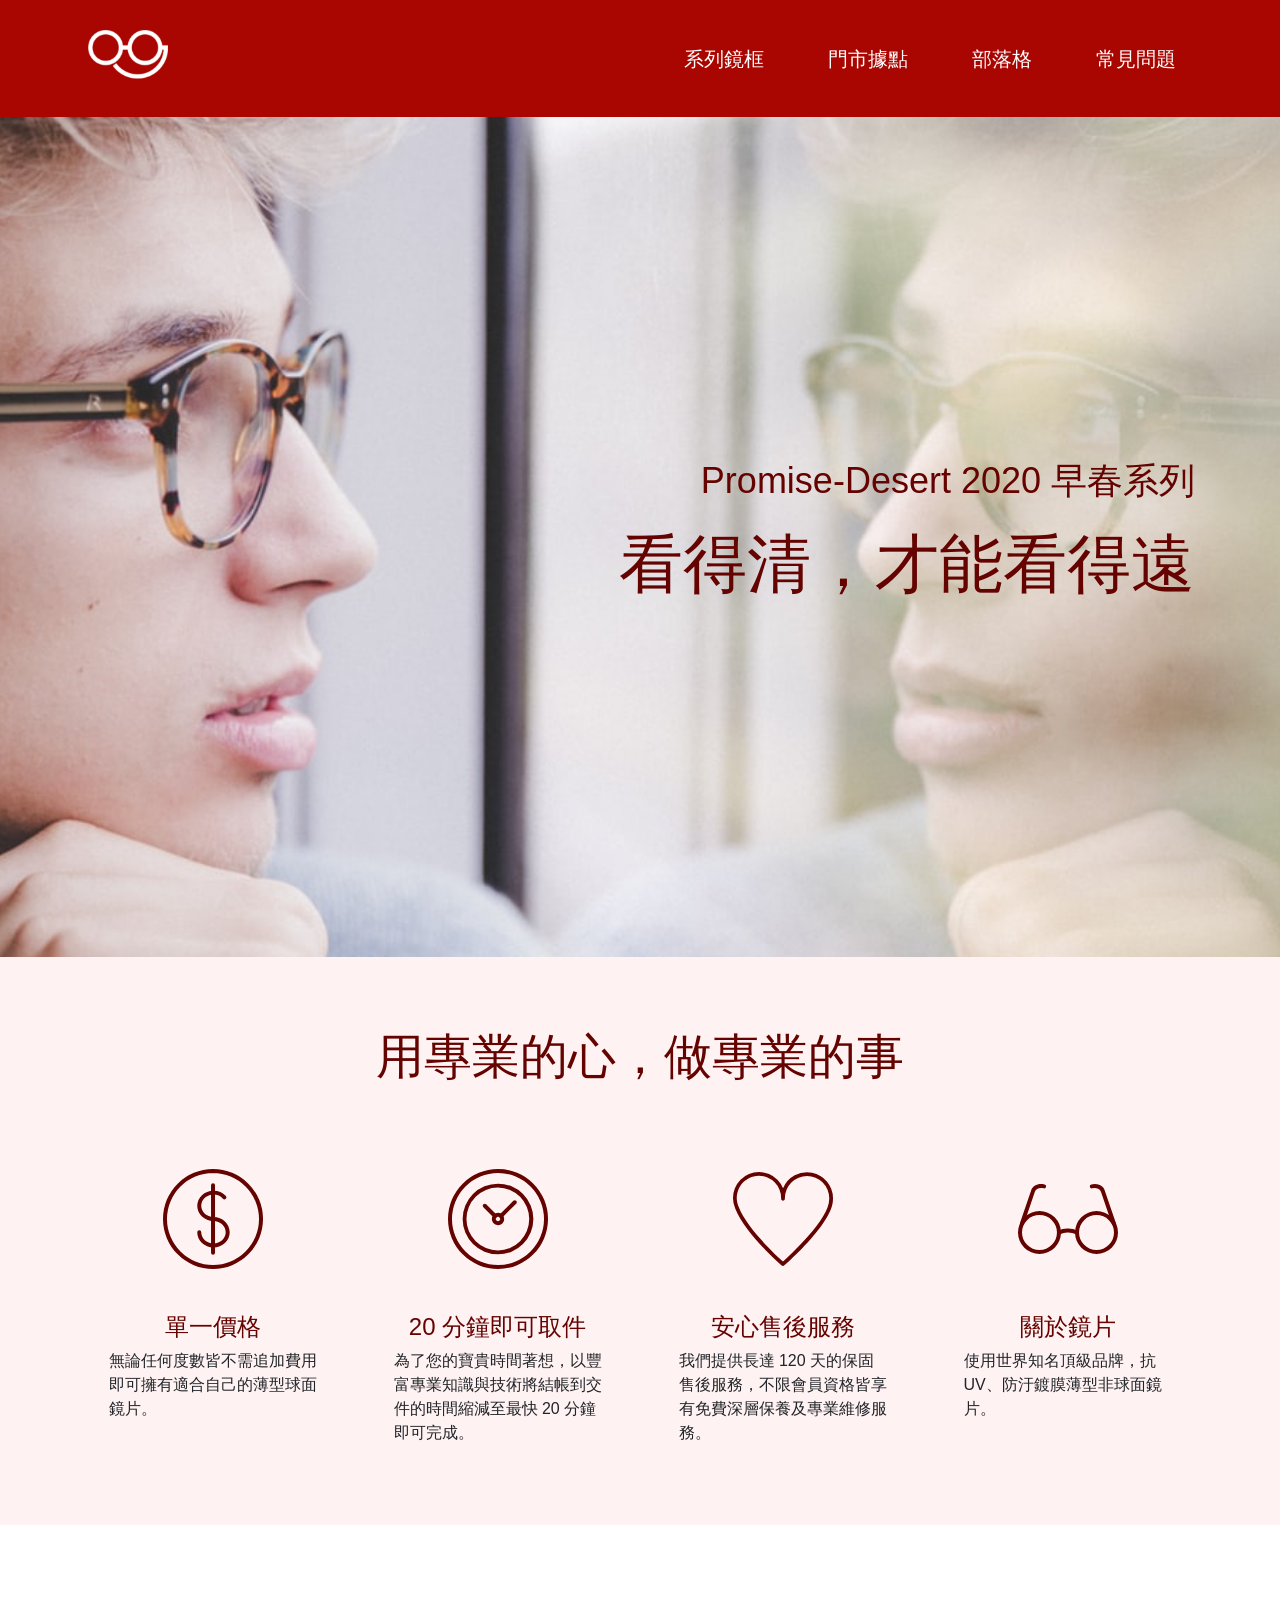
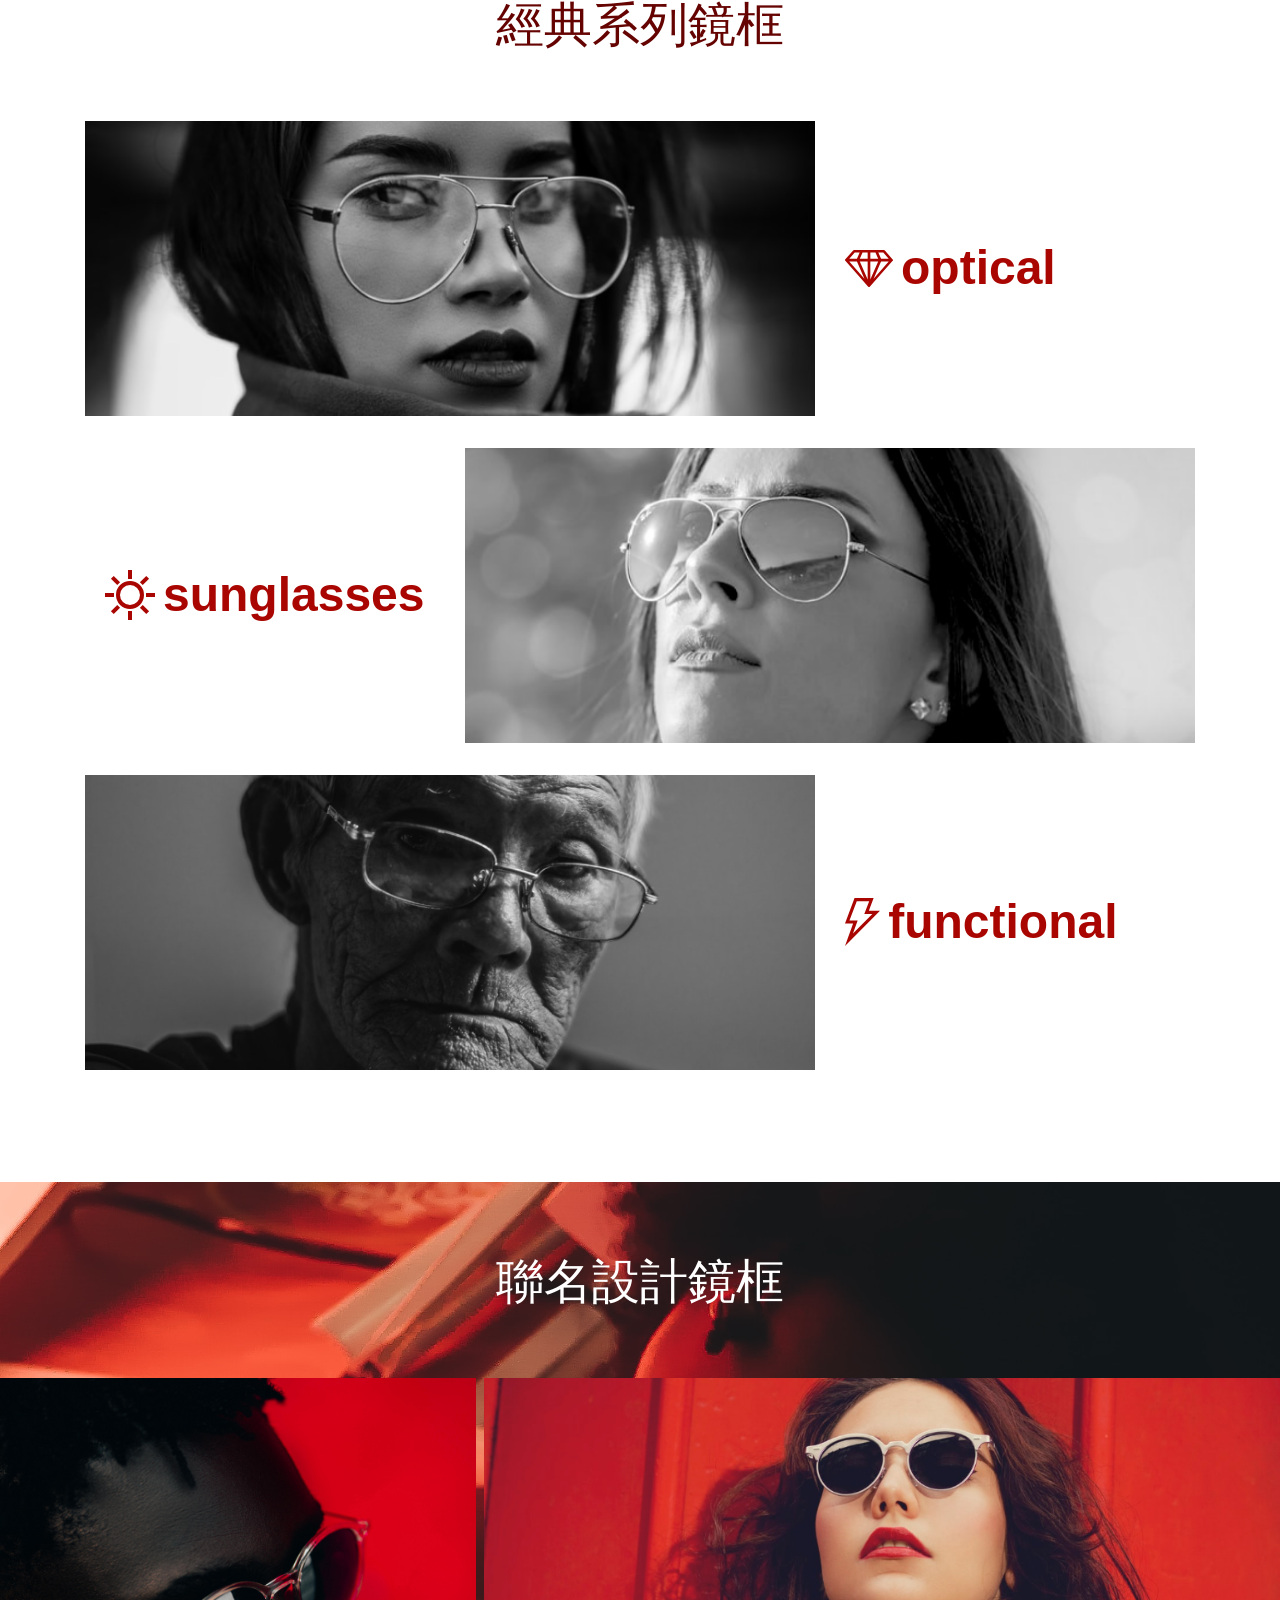
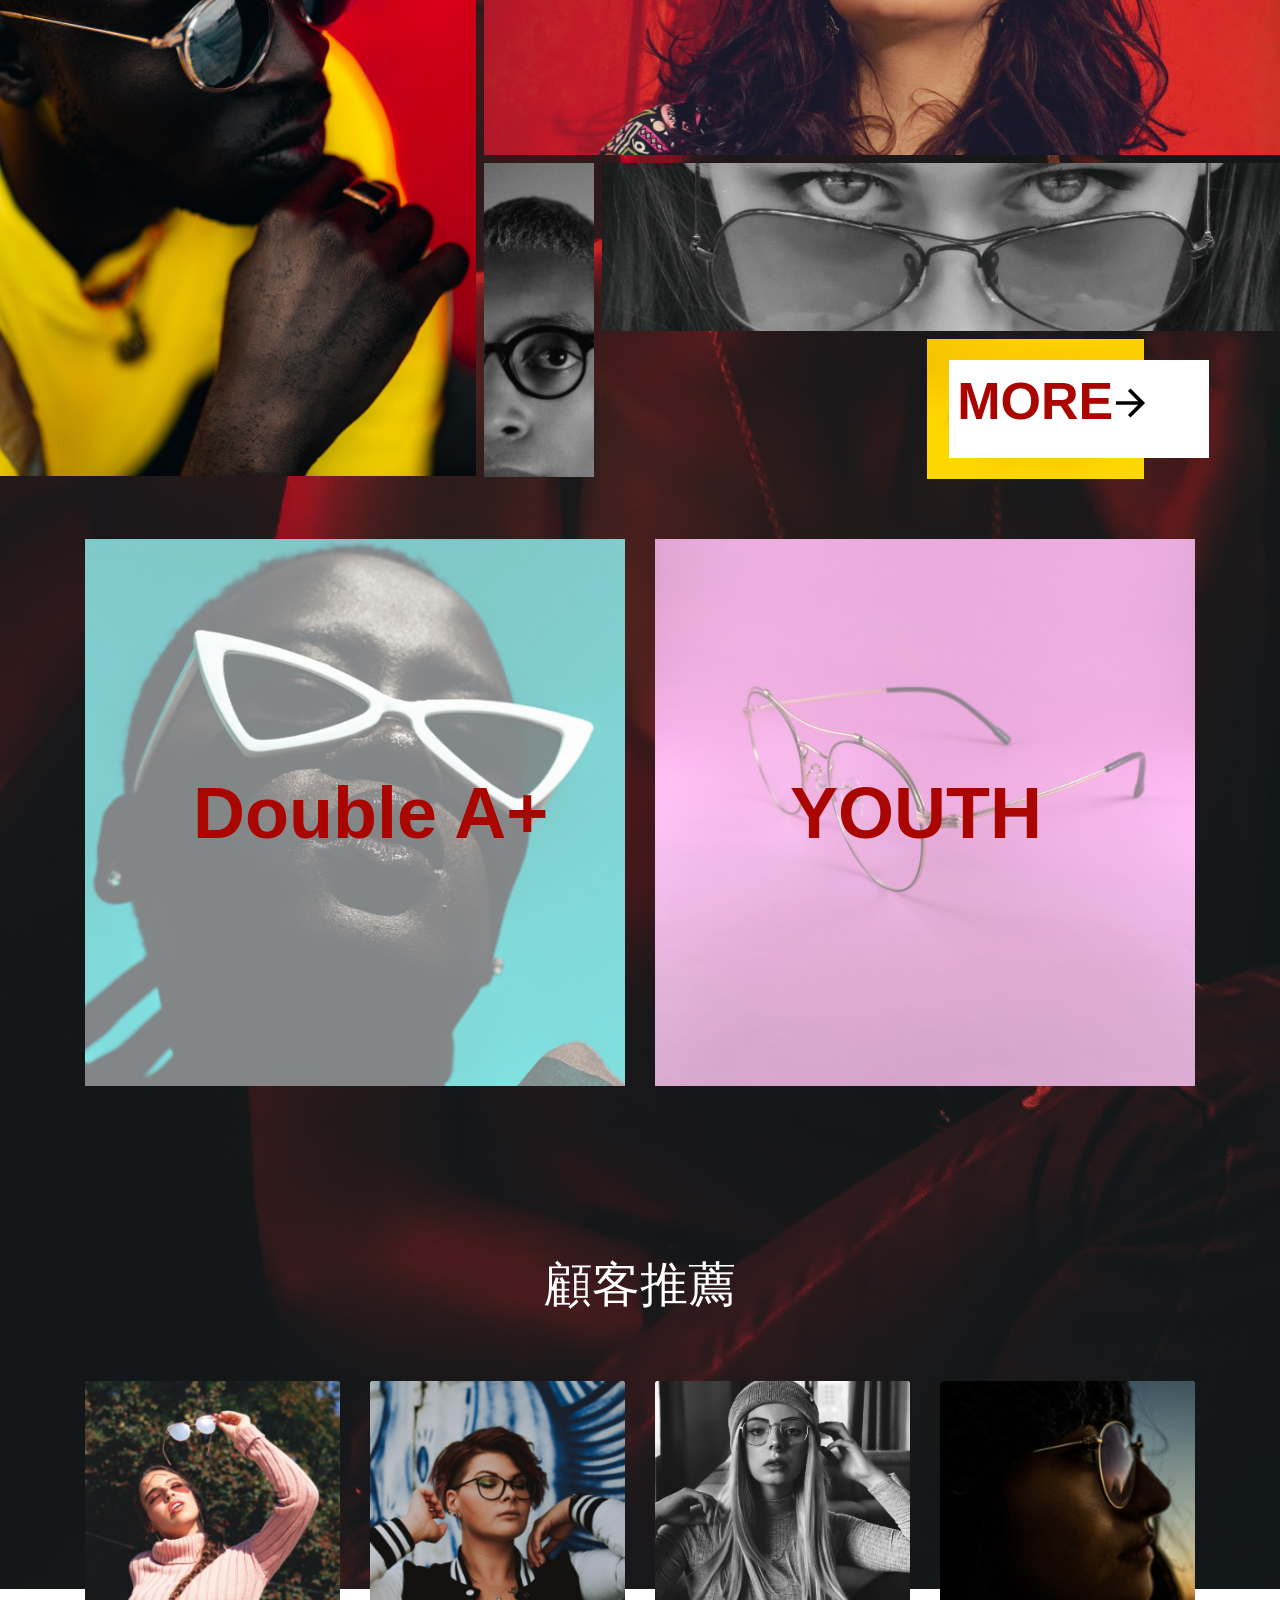
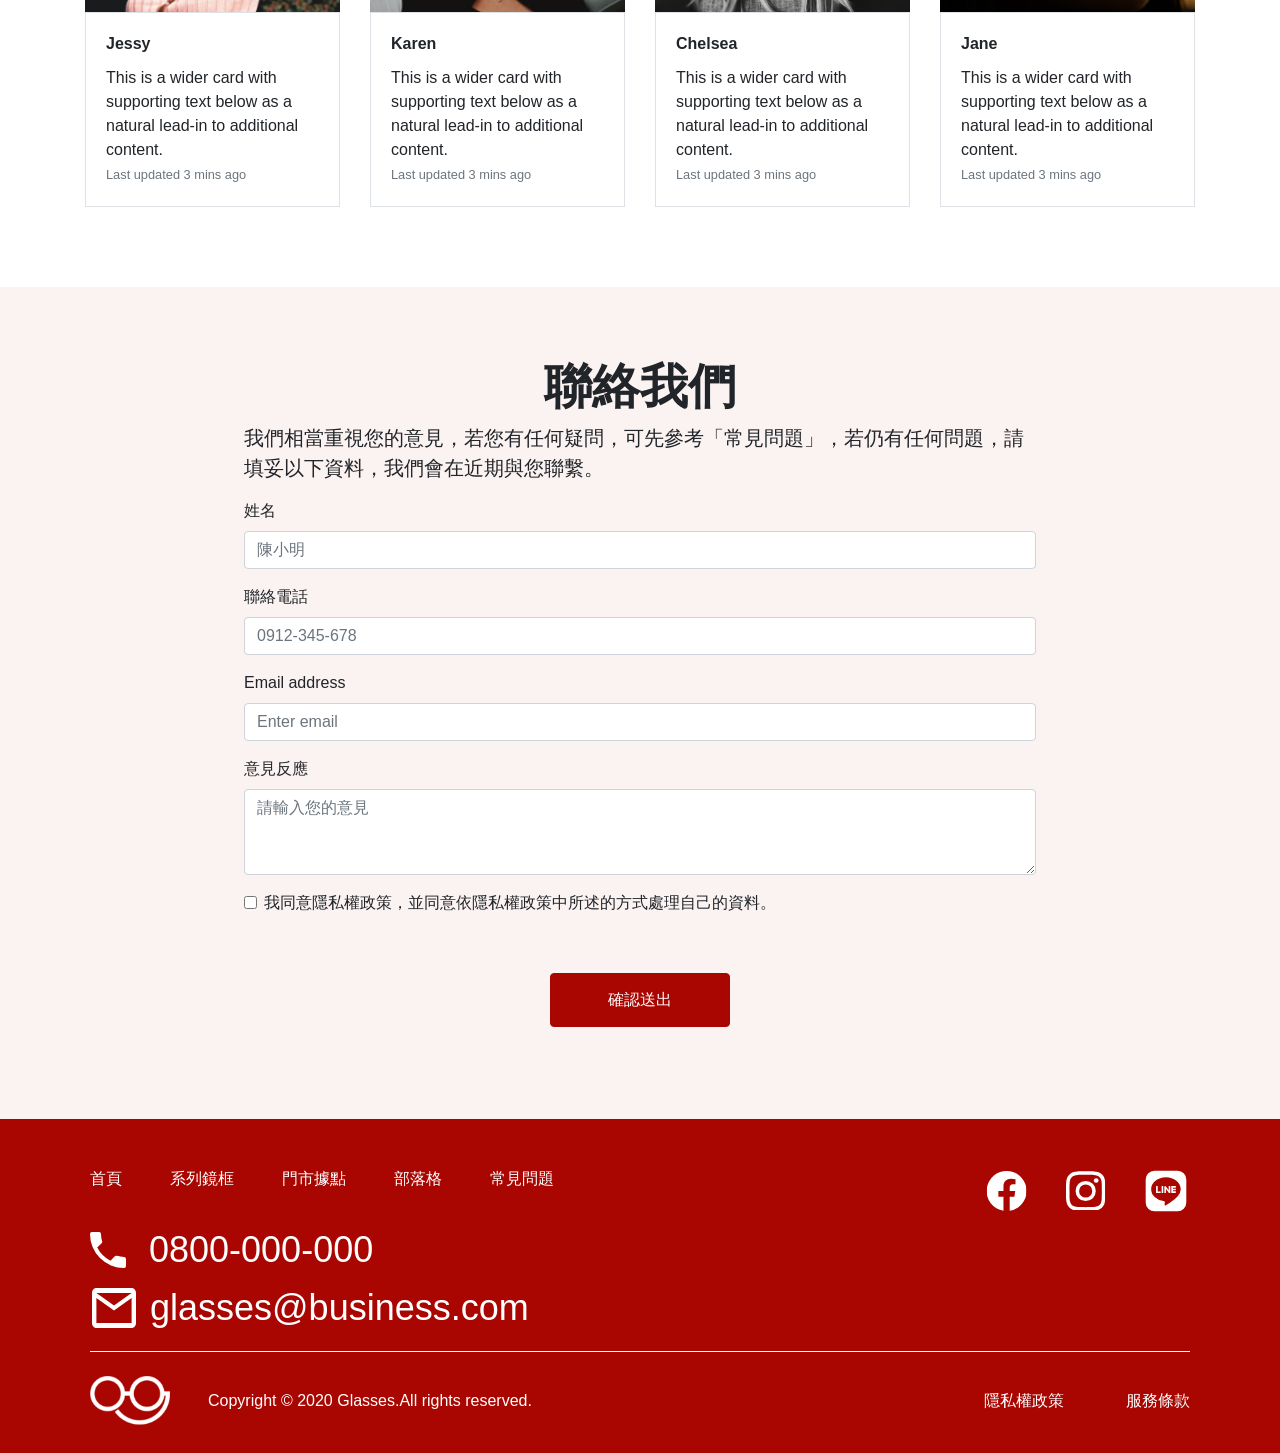
==== commit 3739b123: "0728" ====
--- a/index.html
+++ b/index.html
@@ -22,8 +22,8 @@
         <ul class="d-flex navbar">
           <!--導覽列+左側選單-->
           <li><a href="optical.html">系列鏡框</a></li>
-          <li><a href="">門市據點</a></li>
-          <li><a href="">部落格</a></li>
+          <li><a href="address.html">門市據點</a></li>
+          <li><a href="address.html">部落格</a></li>
           <li><a href="question.html">常見問題</a></li>
         </ul>
       </div>
@@ -80,7 +80,7 @@
         </ul>
         <ul class="classic-item  classic-item-reverse list-unstyled row mb-8">
             <li class="col-12 col-sm-8">
-              <a class="sunglasspic2" href="">
+              <a href="sunglass.html">
                 <img class="sunglasspic1" src="./assets/images/pic/pic.png" alt="">
               </a>
             <li class="overlap d-flex col-sm-4 align-items-center">
@@ -128,7 +128,7 @@
                       <div class="more">
                         <img src="./assets/images/51/5.png" alt="">
                         <div class="more-btn">
-                          <a class="d-flex more-text" href="#">MORE
+                          <a class="d-flex more-text" href="./sunglass.html">MORE
                             <img class="arrow more-img" src="./assets/images/ic_arrow_forward_24px.svg" alt="">
                           </a>
                         </div>
